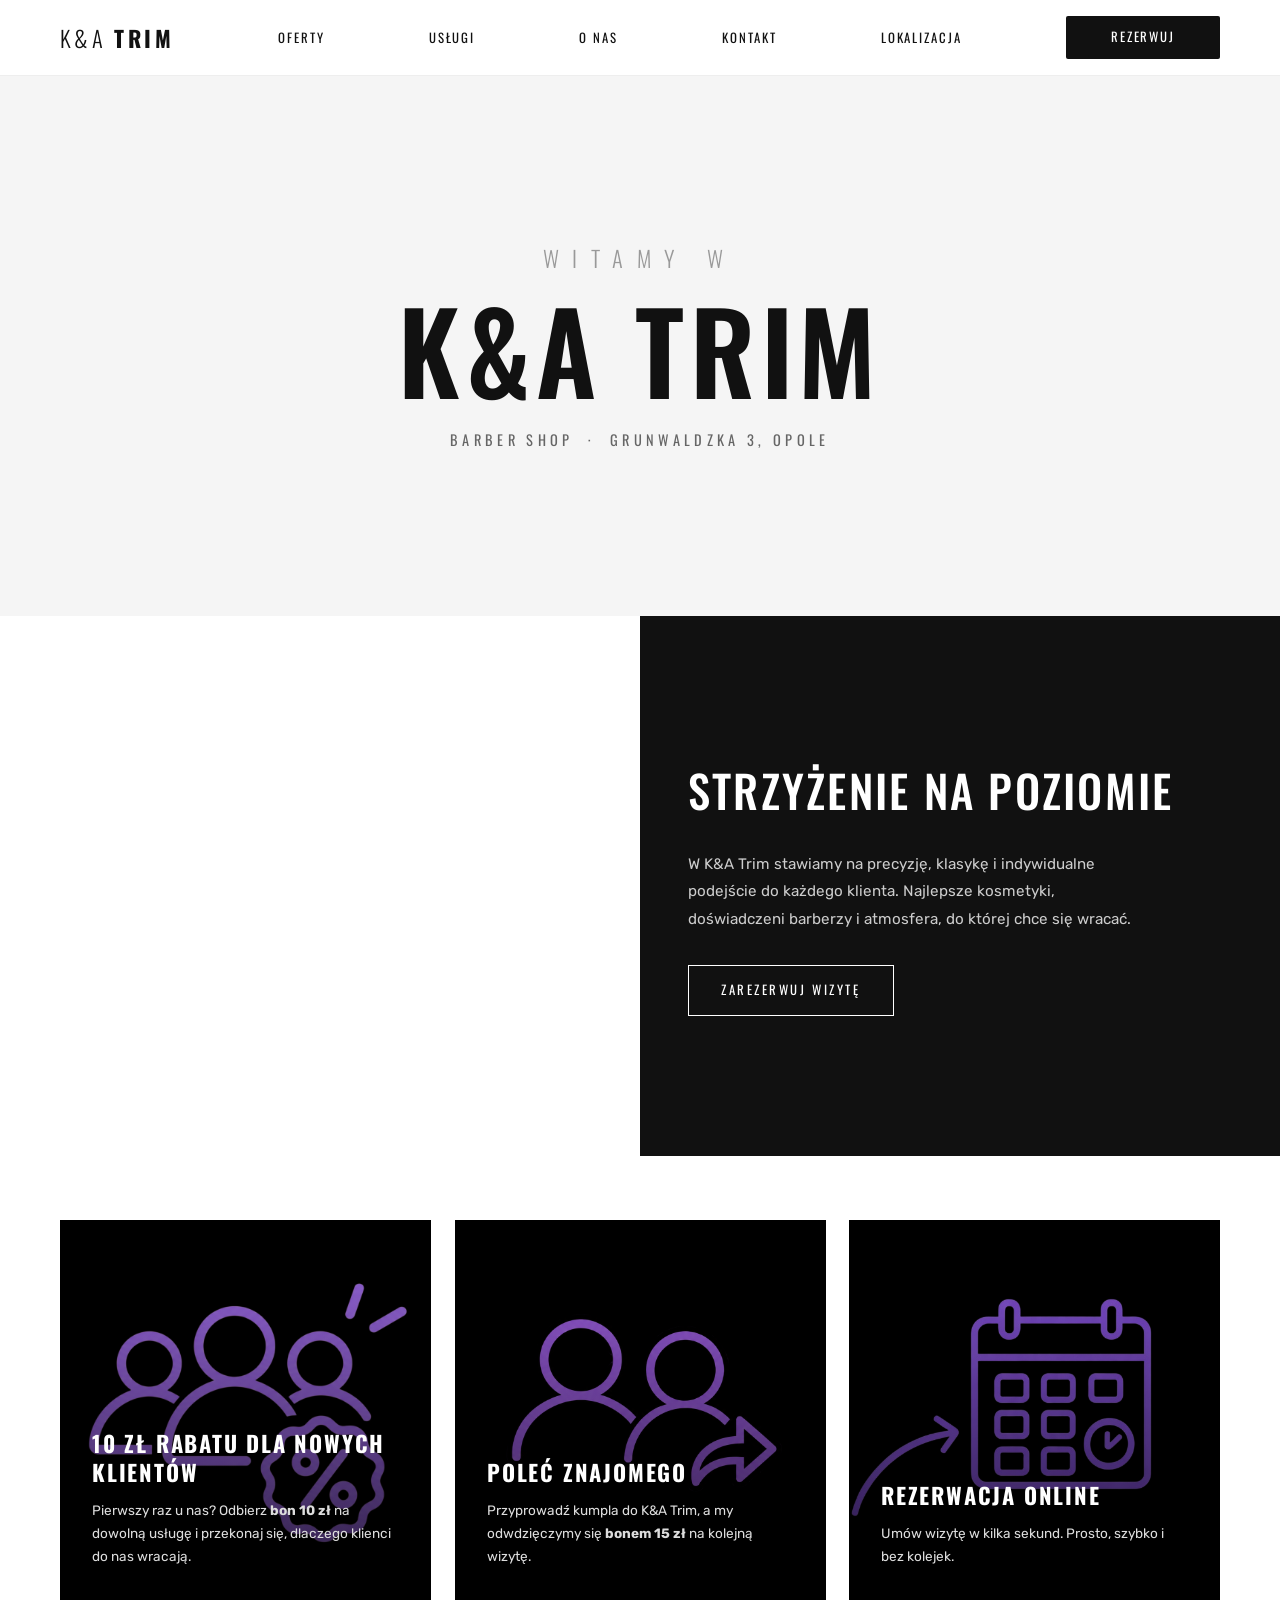
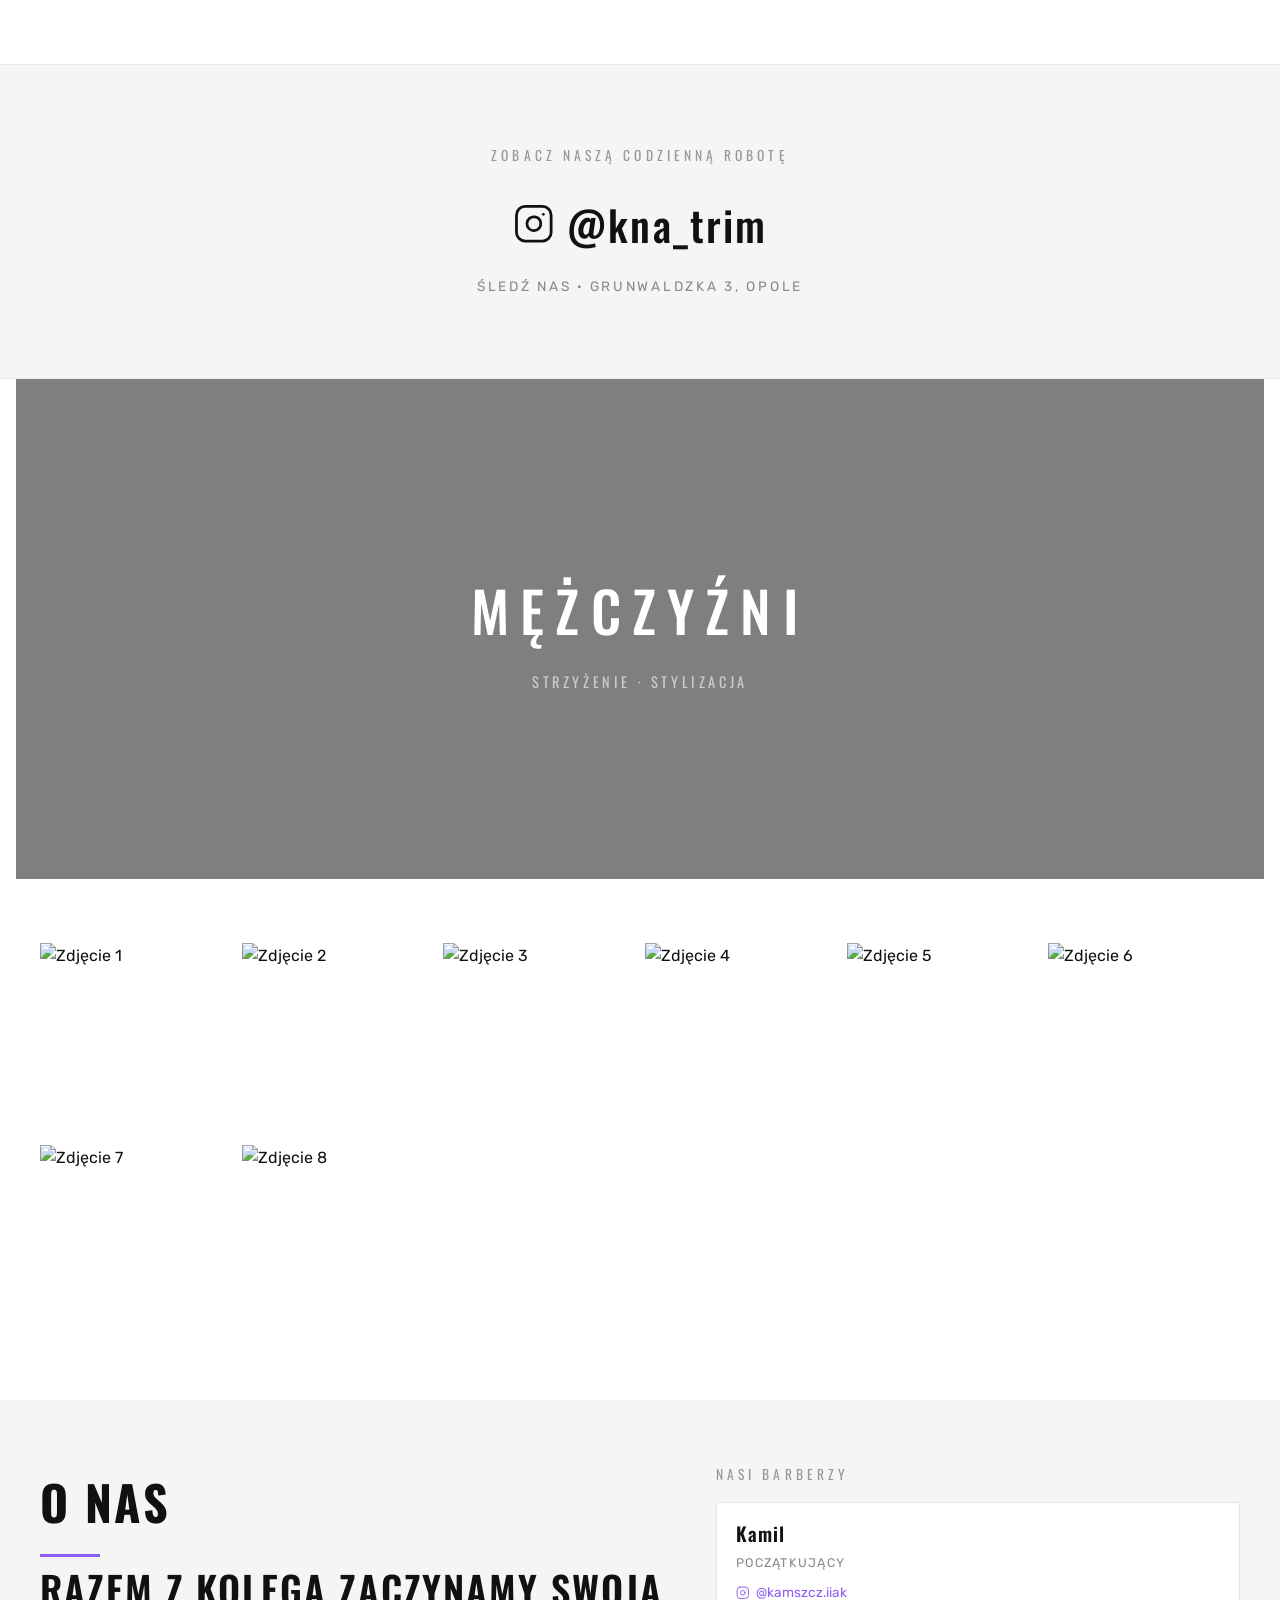
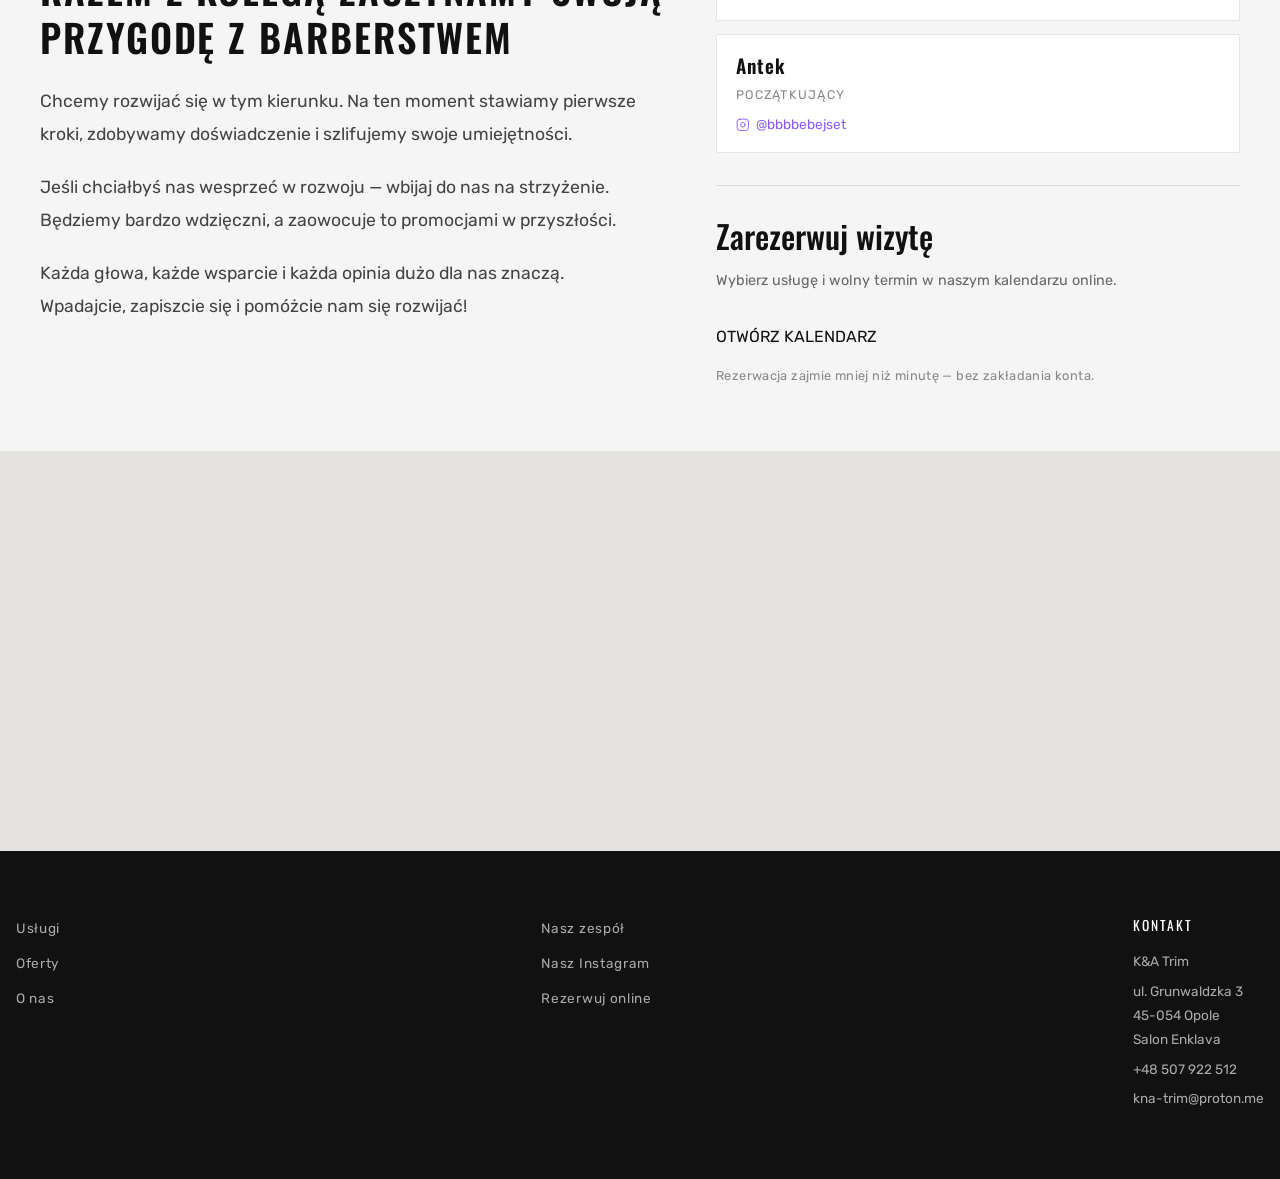
==== index.html @ fabe4ddf "Add files via upload" ====
<!DOCTYPE html>
<html lang="pl">
<head>
  <meta charset="utf-8"/>
  <title>K&amp;A Trim — Barber Shop Opole</title>
  <meta name="description" content="K&A Trim — salon barberski w Opolu. Profesjonalne strzyżenie męskie, brody, klasyczna golarka. Grunwaldzka 3, Opole."/>
  <meta content="width=device-width, initial-scale=1" name="viewport"/>
  <link rel="stylesheet" href="style.css"/>
  <link rel="preconnect" href="https://fonts.googleapis.com">
  <link rel="preconnect" href="https://fonts.gstatic.com" crossorigin>
  <link href="https://fonts.googleapis.com/css2?family=Oswald:wght@200;300;400;500;600;700&family=Rubik:ital,wght@0,300;0,400;0,500;0,600;0,700;1,500&display=swap" rel="stylesheet">
</head>
<body>

  <!-- ===== NAWIGACJA ===== -->
  <header id="nav" class="sticky-nav">
    <nav class="w-container">
      <ul role="list" class="nav-grid w-list-unstyled">
        <li class="nav-logo-item">
          <a href="#" class="nav-logo-link">
            <span class="logo-text">K&amp;A <strong>TRIM</strong></span>
          </a>
        </li>
        <li class="about"><a href="#special" class="nav-link">OFERTY</a></li>
        <li class="services"><a href="#services" class="nav-link">USŁUGI</a></li>
        <li class="reviews"><a href="#about" class="nav-link">O NAS</a></li>
        <li class="special-offers"><a href="#contact" class="nav-link">KONTAKT</a></li>
        <li class="location"><a href="#location" class="nav-link">LOKALIZACJA</a></li>
        <li class="book-online"><a href="#book" class="book-online w-button">REZERWUJ</a></li>
      </ul>
      <button class="hamburger" aria-label="Menu">
        <span></span><span></span><span></span>
      </button>
    </nav>
  </header>

  <!-- ===== HERO ===== -->
  <div class="header-and-slider">
    <h1 class="welcoime reveal-fade">WITAMY W</h1>
    <div><h1 class="to-atlas reveal-scale">K&amp;A TRIM</h1></div>
    <p class="hero-sub reveal-up delay-2">Barber Shop &nbsp;·&nbsp; Grunwaldzka 3, Opole</p>
  </div>

  <!-- ===== SEKCJA 2 ===== -->
  <div class="section">
    <div class="div-block-5 reveal-left"></div>
    <div class="div-block">
      <h1 class="headingsec2 reveal-up">STRZYŻENIE NA POZIOMIE</h1>
      <p class="paragraphsec2 reveal-up delay-1">W K&amp;A Trim stawiamy na precyzję, klasykę i indywidualne podejście do każdego klienta. Najlepsze kosmetyki, doświadczeni barberzy i atmosfera, do której chce się wracać.</p>
      <a href="#book" class="buttonsec2 w-button reveal-up delay-2">ZAREZERWUJ WIZYTĘ</a>
    </div>
  </div>

  <!-- ===== SEKCJA 3: 3 KAFLE ===== -->
  <div class="section-2" id="special">
    <div class="w-layout-grid grid">
      <div class="mask reveal-up">
        <a href="#" class="photoimagewrapper w-inline-block"></a>
        <div class="text-container">
          <h1 class="headingsec3grid1"><strong>10 ZŁ RABATU</strong> DLA NOWYCH KLIENTÓW</h1>
          <p class="paragraph-2">Pierwszy raz u nas? Odbierz <strong>bon 10 zł</strong> na dowolną usługę i przekonaj się, dlaczego klienci do nas wracają.</p>
        </div>
      </div>
      <div class="mask reveal-up delay-1">
        <a href="#" class="photoimagewrapper2 w-inline-block"></a>
        <div class="text-container">
          <h1 class="heading-4"><strong>POLEĆ</strong> ZNAJOMEGO</h1>
          <p class="paragraph-3">Przyprowadź kumpla do K&amp;A Trim, a my odwdzięczymy się <strong>bonem 15 zł</strong> na kolejną wizytę.</p>
        </div>
      </div>
      <div class="mask reveal-up delay-2">
        <a href="#" class="photoimagewrapper3 w-inline-block"></a>
        <div class="text-container">
          <h1 class="heading-3"><strong class="bold-text">REZERWACJA ONLINE</strong></h1>
          <p class="paragraph-4">Umów wizytę w kilka sekund. Prosto, szybko i bez kolejek.</p>
        </div>
      </div>
    </div>
  </div>

  <!-- ===== SEKCJA 4: INSTAGRAM ===== -->
  <div class="section-instagram">
    <div class="instagram-inner reveal-up">
      <p class="instagram-label">Zobacz naszą codzienną robotę</p>
      <a href="https://www.instagram.com/kna_trim" target="_blank" rel="noopener" class="instagram-link">
        <svg class="instagram-icon" xmlns="http://www.w3.org/2000/svg" viewBox="0 0 24 24" fill="none" stroke="currentColor" stroke-width="1.6" stroke-linecap="round" stroke-linejoin="round" aria-hidden="true">
          <rect x="2" y="2" width="20" height="20" rx="5" ry="5"></rect>
          <path d="M16 11.37A4 4 0 1 1 12.63 8 4 4 0 0 1 16 11.37z"></path>
          <line x1="17.5" y1="6.5" x2="17.51" y2="6.5"></line>
        </svg>
        <span>@kna_trim</span>
      </a>
      <p class="instagram-sub">Śledź nas · Grunwaldzka 3, Opole</p>
    </div>
  </div>

  <!-- ===== SEKCJA 5: MĘŻCZYŹNI ===== -->
  <div class="section-5" id="services">
    <div class="div-block-9 reveal-zoom">
      <h1 class="product-heading-men">MĘŻCZYŹNI</h1>
      <p class="section-5-sub">Strzyżenie · Stylizacja</p>
    </div>
  </div>

  <!-- ===== SEKCJA 6: GALERIA ===== -->
  <div class="section-6">
   <div class="w-layout-grid grid-4">
      <img src="img/1.jpg" loading="lazy" alt="Zdjęcie 1" class="animationphoto1 reveal-up"/>
      <img src="img/2.jpg" loading="lazy" alt="Zdjęcie 2" class="animationphoto2 reveal-up delay-1"/>
      <img src="img/3.jpg" loading="lazy" alt="Zdjęcie 3" class="animationphoto3 reveal-up delay-2"/>
      <img src="img/4.jpg" loading="lazy" alt="Zdjęcie 4" class="animationphoto4 reveal-up"/>
      <img src="img/5.jpg" loading="lazy" alt="Zdjęcie 5" class="animationphoto5 reveal-up delay-1"/>
      <img src="img/6.jpg" loading="lazy" alt="Zdjęcie 6" class="animationphoto6 reveal-up delay-2"/>
      <img src="img/7.jpg" loading="lazy" alt="Zdjęcie 7" class="animationphoto7 reveal-up"/>
      <img src="img/8.jpg" loading="lazy" alt="Zdjęcie 8" class="animationphoto8 reveal-up delay-1"/>
    </div>
  </div>

  <div class="section-8"></div>

  <!-- ===== SEKCJA 7: O NAS + BARBERZY + OKTIVA ===== -->
  <div class="section-7" id="about">
    <div class="div-block-11">
      <div class="w-layout-grid grid-2">

        <!-- LEWA KOLUMNA: tekst -->
        <div class="div-block-13">
          <div class="about-story reveal-up">
            <h2 class="about-main-heading">O NAS</h2>
            <h3 class="about-story-title">RAZEM Z KOLEGĄ ZACZYNAMY SWOJĄ PRZYGODĘ Z BARBERSTWEM</h3>
            <p class="about-story-text">
              Chcemy rozwijać się w tym kierunku. Na ten moment stawiamy pierwsze kroki,
              zdobywamy doświadczenie i szlifujemy swoje umiejętności.
            </p>
            <p class="about-story-text">
              Jeśli chciałbyś nas wesprzeć w rozwoju — wbijaj do nas na strzyżenie.
              Będziemy bardzo wdzięczni, a zaowocuje to promocjami w przyszłości.
            </p>
            <p class="about-story-text">
              Każda głowa, każde wsparcie i każda opinia dużo dla nas znaczą.
              Wpadajcie, zapiszcie się i pomóżcie nam się rozwijać!
            </p>
          </div>
        </div>

        <!-- PRAWA KOLUMNA: barberzy + oktiva -->
        <div class="div-block-12 reveal-right" id="book">

          <div class="barbers-block reveal-up" id="barbers">
            <p class="barbers-title">NASI BARBERZY</p>

            <!-- Kamil -->
            <a href="https://www.instagram.com/kamszcz.iiak/" target="_blank" rel="noopener" class="barber-card">
              <span class="barber-name">Kamil</span>
              <span class="barber-role">Początkujący</span>
              <span class="barber-ig">
                <svg class="instagram-icon" xmlns="http://www.w3.org/2000/svg" viewBox="0 0 24 24" fill="none" stroke="currentColor" stroke-width="1.6" stroke-linecap="round" stroke-linejoin="round" aria-hidden="true">
                  <rect x="2" y="2" width="20" height="20" rx="5" ry="5"></rect>
                  <path d="M16 11.37A4 4 0 1 1 12.63 8 4 4 0 0 1 16 11.37z"></path>
                  <line x1="17.5" y1="6.5" x2="17.51" y2="6.5"></line>
                </svg>
                @kamszcz.iiak
              </span>
            </a>

            <!-- Antek -->
            <a href="https://www.instagram.com/bbbbebejset/" target="_blank" rel="noopener" class="barber-card">
              <span class="barber-name">Antek</span>
              <span class="barber-role">Początkujący</span>
              <span class="barber-ig">
                <svg class="instagram-icon" xmlns="http://www.w3.org/2000/svg" viewBox="0 0 24 24" fill="none" stroke="currentColor" stroke-width="1.6" stroke-linecap="round" stroke-linejoin="round" aria-hidden="true">
                  <rect x="2" y="2" width="20" height="20" rx="5" ry="5"></rect>
                  <path d="M16 11.37A4 4 0 1 1 12.63 8 4 4 0 0 1 16 11.37z"></path>
                  <line x1="17.5" y1="6.5" x2="17.51" y2="6.5"></line>
                </svg>
                @bbbbebejset
              </span>
            </a>
          </div>

          <div class="oktiva-box">
            <h2 class="heading-14">Zarezerwuj wizytę</h2>
            <p class="paragraph-5">Wybierz usługę i wolny termin w naszym kalendarzu online.</p>
            <a href="https://oktiva.com/" target="_blank" rel="noopener" class="submit-button w-button oktiva-btn">
              OTWÓRZ KALENDARZ 
            </a>
            <p class="oktiva-note">Rezerwacja zajmie mniej niż minutę — bez zakładania konta.</p>
          </div>

        </div>

      </div>
    </div>
  </div>

  <!-- MAP -->
  <div class="map reveal-fade" id="location">
    <iframe
      src="https://www.google.com/maps?q=Grunwaldzka+3,+45-054+Opole&output=embed&hl=pl&z=16"
      width="100%" height="100%" style="border:0;" allowfullscreen="" loading="lazy"
      referrerpolicy="no-referrer-when-downgrade"
      title="K&A Trim — Grunwaldzka 3, Opole">
    </iframe>
  </div>

  <!-- stopka  -->
  <footer id="footer" class="footer">
         <div class="footer-flex-container">
        <div><ul role="list" class="w-list-unstyled">
          <li><a href="#services" class="footer-link">Usługi</a></li>
          <li><a href="#special" class="footer-link">Oferty</a></li>
          <li><a href="#about" class="footer-link">O nas</a></li>
        </ul></div>
        <div><ul role="list" class="w-list-unstyled">
          <li><a href="#barbers" class="footer-link">Nasz zespół</a></li>
          <li><a href="https://www.instagram.com/kna_trim" class="footer-link">Nasz Instagram</a></li>
          <li><a href="#book" class="footer-link">Rezerwuj online</a></li>
        </ul></div>

        <!-- dane kontaktowe -->
        <div class="footer-contact" id="contact">
          <p class="footer-contact-title">Kontakt</p>
          <p class="footer-contact-line">K&amp;A Trim</p>
          <p class="footer-contact-line">ul. Grunwaldzka 3<br/>45-054 Opole<br/>Salon Enklava</p>
          <p class="footer-contact-line"><a href="tel:+48123456789">+48 507 922 512</a></p>
          <p class="footer-contact-line"><a href="mailto:kna-trim@proton.me">kna-trim@proton.me</a></p>
        </div>
      </div>
  </footer>

  <script src="script.js"></script>
</body>
</html>
---- style.css ----
/* ============================================================
   K&A TRIM — style.css
   ============================================================ */

/* ===== RESET & BAZA ===== */
* { margin: 0; padding: 0; box-sizing: border-box; }
html { scroll-behavior: smooth; }
body {
  font-family: 'Rubik', sans-serif;
  color: #111;
  background: #fff;
  line-height: 1.6;
  overflow-x: hidden;
}
img { max-width: 100%; display: block; }
a { color: inherit; text-decoration: none; }
ul { list-style: none; }
.w-list-unstyled { list-style: none; padding-left: 0; }
.w-container { max-width: 1200px; margin: 0 auto; padding: 0 20px; width: 100%; }

/* ===== ZMIENNE ===== */
:root {
  --accent: #8b5cf6;        /* fiolet */
  --accent-dark: #6d28d9;   /* ciemniejszy fiolet (hover) */
  --dark: #111;
  --gray: #888;
  --light-bg: #f5f5f5;
}

/* ===== LOGO ===== */
.logo-text {
  font-family: 'Oswald', sans-serif;
  font-size: 1.4rem;
  letter-spacing: 0.15em;
  font-weight: 300;
  color: var(--dark);
}
.logo-text strong { font-weight: 700; }

/* ===== ANIMACJE SCROLL-REVEAL ===== */
.reveal-fade, .reveal-up, .reveal-left,
.reveal-right, .reveal-scale, .reveal-zoom {
  opacity: 0;
  transition: opacity 0.9s cubic-bezier(0.22, 1, 0.36, 1),
              transform 0.9s cubic-bezier(0.22, 1, 0.36, 1);
  will-change: opacity, transform;
}
.reveal-up    { transform: translateY(50px); }
.reveal-left  { transform: translateX(-60px); }
.reveal-right { transform: translateX(60px); }
.reveal-scale { transform: scale(0.85); }
.reveal-zoom  { transform: scale(0.92); }

.reveal-fade.in, .reveal-up.in, .reveal-left.in,
.reveal-right.in, .reveal-scale.in, .reveal-zoom.in {
  opacity: 1;
  transform: none;
}
.delay-1 { transition-delay: 0.15s; }
.delay-2 { transition-delay: 0.3s; }
.delay-3 { transition-delay: 0.45s; }
.delay-4 { transition-delay: 0.6s; }

/* ===== NAWIGACJA ===== */
.sticky-nav {
  position: sticky;
  top: 0;
  z-index: 1000;
  background: rgba(255,255,255,0.95);
  backdrop-filter: blur(10px);
  border-bottom: 1px solid #eee;
  transition: box-shadow 0.3s;
}
.sticky-nav.scrolled { box-shadow: 0 4px 20px rgba(0,0,0,0.06); }
.nav-grid {
  display: flex;
  align-items: center;
  justify-content: space-between;
  gap: 1.5rem;
  padding: 1rem 0;
  flex-wrap: wrap;
}
.nav-link {
  font-family: 'Oswald', sans-serif;
  font-size: 0.8rem;
  letter-spacing: 0.15em;
  text-transform: uppercase;
  color: var(--dark);
  position: relative;
}
.nav-link::after {
  content: "";
  position: absolute;
  bottom: -6px;
  left: 0;
  width: 0;
  height: 1px;
  background: var(--dark);
  transition: width 0.3s;
}
.nav-link:hover::after { width: 100%; }
.book-online {
  font-family: 'Oswald', sans-serif;
  font-size: 0.8rem;
  letter-spacing: 0.15em;
  text-transform: uppercase;
  padding: 0.7rem 1.4rem;
  background: var(--dark);
  color: #fff;
  border-radius: 2px;
  transition: background 0.2s, transform 0.2s;
}
.book-online:hover { background: #444; transform: translateY(-2px); }
.hamburger {
  display: none;
  flex-direction: column;
  gap: 5px;
  background: none;
  border: none;
  cursor: pointer;
}
.hamburger span {
  width: 26px;
  height: 2px;
  background: var(--dark);
  transition: 0.3s;
}

/* ===== HERO ===== */
.header-and-slider {
  min-height: 60vh;
  display: flex;
  flex-direction: column;
  align-items: center;
  justify-content: center;
  text-align: center;
  padding: 4rem 1rem;
  background: var(--light-bg);
  overflow: hidden;
}
.welcoime {
  font-family: 'Oswald', sans-serif;
  font-size: clamp(1rem, 2vw, 1.4rem);
  letter-spacing: 0.6em;
  font-weight: 300;
  color: #999;
  margin-bottom: 1rem;
}
.to-atlas {
  font-family: 'Oswald', sans-serif;
  font-size: clamp(3rem, 10vw, 7rem);
  font-weight: 600;
  letter-spacing: 0.05em;
  line-height: 1;
}
.hero-sub {
  margin-top: 1.5rem;
  font-family: 'Oswald', sans-serif;
  font-size: 0.9rem;
  letter-spacing: 0.3em;
  text-transform: uppercase;
  color: #666;
}

/* ===== SEKCJA 2: STRZYŻENIE NA POZIOMIE ===== */
.section {
  display: grid;
  grid-template-columns: 1fr 1fr;
  align-items: stretch;
  min-height: 60vh;
  overflow: hidden;
}
.div-block-5 {
  background: url('https://images.unsplash.com/photo-1560066984-138dadb4c035?q=80&w=1200&auto=format&fit=crop') center/cover no-repeat;
  transition: transform 6s ease-out;
}
.div-block-5.in { transform: scale(1.05); }
.div-block {
  display: flex;
  flex-direction: column;
  justify-content: center;
  padding: 4rem 3rem;
  background: var(--dark);
  color: #fff;
}
.headingsec2 {
  font-family: 'Oswald', sans-serif;
  font-size: clamp(1.8rem, 3.5vw, 3rem);
  font-weight: 500;
  letter-spacing: 0.05em;
  margin-bottom: 1.5rem;
}
.paragraphsec2 {
  font-size: 0.95rem;
  color: #ccc;
  margin-bottom: 2rem;
  max-width: 460px;
  line-height: 1.8;
}
.buttonsec2 {
  align-self: flex-start;
  font-family: 'Oswald', sans-serif;
  font-size: 0.8rem;
  letter-spacing: 0.2em;
  text-transform: uppercase;
  padding: 0.9rem 2rem;
  border: 1px solid #fff;
  color: #fff;
  transition: background 0.3s, color 0.3s, transform 0.3s;
}
.buttonsec2:hover { background: #fff; color: var(--dark); transform: translateY(-2px); }

/* ===== SEKCJA 3: 3 KAFLE ===== */
.section-2 { padding: 4rem 0; }
.grid {
  display: grid;
  grid-template-columns: repeat(3, 1fr);
  gap: 1.5rem;
  max-width: 1200px;
  margin: 0 auto;
  padding: 0 20px;
}
.mask {
  position: relative;
  overflow: hidden;
  min-height: 380px;
  display: flex;
  flex-direction: column;
  justify-content: flex-end;
}
.photoimagewrapper, .photoimagewrapper2, .photoimagewrapper3 {
  position: absolute;
  inset: 0;
  background-size: cover;
  background-position: center;
  transition: transform 0.8s cubic-bezier(0.22, 1, 0.36, 1);
}
.photoimagewrapper { background-image: url('img/nowi.png'); }
.photoimagewrapper2 { background-image: url('img/polec.png'); }
.photoimagewrapper3 { background-image: url('img/kalendarz.png'); }

.mask:hover .photoimagewrapper,
.mask:hover .photoimagewrapper2,
.mask:hover .photoimagewrapper3 { transform: scale(1.1); }
.mask::after {
  content: "";
  position: absolute;
  inset: 0;
  background: linear-gradient(180deg, rgba(0,0,0,0.1) 0%, rgba(0,0,0,0.75) 100%);
  transition: opacity 0.4s;
}
.mask:hover::after { opacity: 0.85; }
.text-container {
  position: relative;
  z-index: 2;
  padding: 2rem;
  color: #fff;
}
.text-container h1 {
  font-family: 'Oswald', sans-serif;
  font-size: 1.4rem;
  letter-spacing: 0.08em;
  margin-bottom: 0.8rem;
  line-height: 1.3;
}
.text-container p { font-size: 0.85rem; color: #ddd; line-height: 1.7; }

/* ===== SEKCJA INSTAGRAM ===== */
.section-instagram {
  background: var(--light-bg);
  padding: 5rem 1rem;
  text-align: center;
  border-top: 1px solid #e8e8e8;
  border-bottom: 1px solid #e8e8e8;
}
.instagram-inner { max-width: 600px; margin: 0 auto; }
.instagram-label {
  font-family: 'Oswald', sans-serif;
  font-size: 0.85rem;
  letter-spacing: 0.3em;
  text-transform: uppercase;
  color: #999;
  margin-bottom: 1.5rem;
}
.instagram-link {
  display: inline-flex;
  align-items: center;
  gap: 0.8rem;
  font-family: 'Oswald', sans-serif;
  font-size: clamp(1.6rem, 4vw, 2.6rem);
  font-weight: 500;
  letter-spacing: 0.05em;
  color: var(--dark);
  transition: color 0.3s, transform 0.3s;
}
.instagram-link:hover { color: var(--accent); transform: translateY(-3px); }
.instagram-icon { width: 1em; height: 1em; flex-shrink: 0; }
.instagram-sub {
  margin-top: 1.2rem;
  font-size: 0.85rem;
  letter-spacing: 0.2em;
  text-transform: uppercase;
  color: var(--gray);
}

/* ===== SEKCJA 5: MĘŻCZYŹNI ===== */
.section-5 {
  display: grid;
  grid-template-columns: 1fr;
  gap: 1rem;
  padding: 0 1rem 4rem;
}
.div-block-9 {
  min-height: 500px;
  display: flex;
  flex-direction: column;
  align-items: center;
  justify-content: center;
  background-image: url('https://images.unsplash.com/photo-1503951914875-452162b0f3f1?q=80&w=1600&auto=format&fit=crop');
  background-size: cover;
  background-position: center;
  position: relative;
  cursor: pointer;
  overflow: hidden;
}
.div-block-9::before {
  content: "";
  position: absolute;
  inset: 0;
  background: rgba(0,0,0,0.5);
  transition: background 0.4s;
}
.div-block-9:hover::before { background: rgba(0,0,0,0.3); }
.product-heading-men {
  position: relative;
  z-index: 2;
  font-family: 'Oswald', sans-serif;
  font-size: clamp(2rem, 5vw, 3.5rem);
  letter-spacing: 0.2em;
  color: #fff;
  font-weight: 500;
  transition: letter-spacing 0.5s;
}
.div-block-9:hover .product-heading-men { letter-spacing: 0.3em; }
.section-5-sub {
  position: relative;
  z-index: 2;
  color: #ccc;
  font-family: 'Oswald', sans-serif;
  font-size: 0.9rem;
  letter-spacing: 0.25em;
  text-transform: uppercase;
  margin-top: 1rem;
}

/* ===== SEKCJA 6: GALERIA ===== */
.section-6 { padding: 0 1rem; }
.grid-4 {
  display: grid;
  grid-template-columns: repeat(6, 1fr);
  gap: 10px;
  max-width: 1200px;
  margin: 0 auto;
}
.grid-4 img {
  width: 100%;
  height: 100%;
  object-fit: cover;
  aspect-ratio: 1 / 1;
  transition: transform 0.6s cubic-bezier(0.22, 1, 0.36, 1), filter 0.4s;
}
.grid-4 img:hover { transform: scale(1.08); filter: brightness(1.1); }

/* ===== SEKCJA 7: O NAS + BARBERZY + OKTIVA ===== */
.section-8 { height: 4rem; }
.section-7 { background: var(--light-bg); padding: 4rem 1rem; }
.div-block-11 { max-width: 1200px; margin: 0 auto; }

/* Główna siatka: tekst lewo, barberzy + oktiva prawo */
.section-7 .grid-2 {
  display: grid;
  grid-template-columns: 1.2fr 1fr;
  gap: 3rem;
  align-items: start;
}

/* Nagłówek "O NAS" */
.about-main-heading {
  font-family: 'Oswald', sans-serif;
  font-size: clamp(2rem, 4vw, 3rem);
  font-weight: 700;
  letter-spacing: 0.05em;
  text-transform: uppercase;
  color: var(--dark);
  margin-bottom: 0.5rem;
  position: relative;
  padding-bottom: 1rem;
  word-spacing: normal;
  text-align: left;
}
.about-main-heading::after {
  content: "";
  position: absolute;
  bottom: 0;
  left: 0;
  width: 60px;
  height: 3px;
  background: var(--accent);
}

/* Historia */
.about-story { margin-bottom: 2rem; }
.about-story-title {
  font-family: 'Oswald', sans-serif;
  font-size: clamp(1.6rem, 3vw, 2.4rem);
  font-weight: 600;
  letter-spacing: 0.05em;
  line-height: 1.25;
  color: var(--dark);
  margin-bottom: 1.5rem;
}
.about-story-text {
  font-size: 1.1rem;
  line-height: 1.9;
  color: #444;
  margin-bottom: 1.2rem;
  max-width: 600px;
}

/* Barberzy */
.barbers-block { margin-top: 0; }
.barbers-title {
  font-family: 'Oswald', sans-serif;
  font-size: 0.85rem;
  letter-spacing: 0.3em;
  text-transform: uppercase;
  color: #999;
  margin-bottom: 1rem;
}
.barber-card {
  display: flex;
  flex-direction: column;
  padding: 1rem 1.2rem;
  margin-bottom: 0.8rem;
  background: #fff;
  border: 1px solid #e5e5e5;
  border-radius: 2px;
  transition: border-color 0.3s, transform 0.3s, box-shadow 0.3s;
}
.barber-card:hover {
  border-color: var(--accent);
  transform: translateY(-2px);
  box-shadow: 0 6px 18px rgba(0,0,0,0.06);
}
.barber-name {
  font-family: 'Oswald', sans-serif;
  font-size: 1.2rem;
  font-weight: 600;
  letter-spacing: 0.05em;
  color: var(--dark);
}
.barber-role {
  font-size: 0.78rem;
  color: var(--gray);
  letter-spacing: 0.1em;
  text-transform: uppercase;
  margin: 0.2rem 0 0.6rem;
}
.barber-ig {
  display: inline-flex;
  align-items: center;
  gap: 0.4rem;
  font-size: 0.85rem;
  color: var(--accent);
  transition: color 0.2s;
}
.barber-card:hover .barber-ig { color: var(--accent-dark); }
.barber-ig .instagram-icon { width: 1em; height: 1em; }

/* Oktiva */
.oktiva-box {
  margin-top: 2rem;
  padding-top: 1.5rem;
  border-top: 1px solid #ddd;
}
.heading-14 {
  font-family: 'Oswald', sans-serif;
  font-size: 2rem;
  margin-bottom: 0.5rem;
  font-weight: 500;
}
.paragraph-5 {
  font-size: 0.9rem;
  color: #666;
  margin-bottom: 1.5rem;
}
.oktiva-btn {
  display: inline-block;
  text-align: center;
  margin-top: 0.5rem;
}
.oktiva-note {
  margin-top: 1rem;
  font-size: 0.8rem;
  color: var(--gray);
  letter-spacing: 0.03em;
}

/* ===== MAPA ===== */
.map { width: 100%; height: 400px; background: #e5e3df; }
.map iframe { display: block; width: 100%; height: 100%; }

/* ===== STOPKA ===== */
.footer {
  background: var(--dark);
  color: #ccc;
  padding: 4rem 1rem 2rem;
}
.footer-flex-container {
  display: flex;
  flex-wrap: wrap;
  justify-content: space-between;
  align-items: flex-start;
  gap: 2rem;
  margin-bottom: 2rem;
}
.footer-link {
  font-size: 0.85rem;
  color: #aaa;
  letter-spacing: 0.05em;
  transition: color 0.2s;
}
.footer-link:hover { color: #fff; }
.footer .w-list-unstyled li { margin-bottom: 0.6rem; }
.footer-bottom {
  display: flex;
  flex-wrap: wrap;
  justify-content: space-between;
  gap: 0.5rem;
  border-top: 1px solid #222;
  padding-top: 1.5rem;
  font-size: 0.8rem;
  color: #777;
}

/* ===== STOPKA — DANE KONTAKTOWE ===== */
.footer-contact {
  max-width: 240px;
}
.footer-contact-title {
  font-family: 'Oswald', sans-serif;
  font-size: 0.85rem;
  letter-spacing: 0.15em;
  text-transform: uppercase;
  color: #fff;
  margin-bottom: 0.8rem;
}
.footer-contact-line {
  font-size: 0.85rem;
  line-height: 1.8;
  color: #aaa;
  margin-bottom: 0.3rem;
}
.footer-contact-line a {
  color: #aaa;
  transition: color 0.2s;
}
.footer-contact-line a:hover {
  color: var(--accent);
}

/* ===== RESPONSIVE ===== */
@media (max-width: 900px) {
  .section { grid-template-columns: 1fr; }
  .div-block-5 { min-height: 300px; }
  .grid { grid-template-columns: 1fr; }
  .section-7 .grid-2 { grid-template-columns: 1fr; gap: 2rem; }
  .grid-4 { grid-template-columns: repeat(3, 1fr); }
  .nav-grid { gap: 1rem; }
  .nav-link { font-size: 0.7rem; }
  .div-block-9 { min-height: 380px; }
}

@media (max-width: 700px) {
  .nav-grid li:not(.nav-logo-item):not(.book-online) { display: none; }
  .hamburger { display: flex; }
  .nav-grid.nav-open {
    position: fixed;
    top: 0; left: 0; right: 0; bottom: 0;
    background: #fff;
    flex-direction: column;
    justify-content: center;
    padding: 2rem;
    z-index: 1100;
  }
  .nav-grid.nav-open li:not(.nav-logo-item) { display: block; }
  .nav-grid.nav-open .hamburger { position: absolute; top: 1rem; right: 1rem; }
  .background-video { height: 40vh; }
  .grid-4 { grid-template-columns: repeat(2, 1fr); }
}
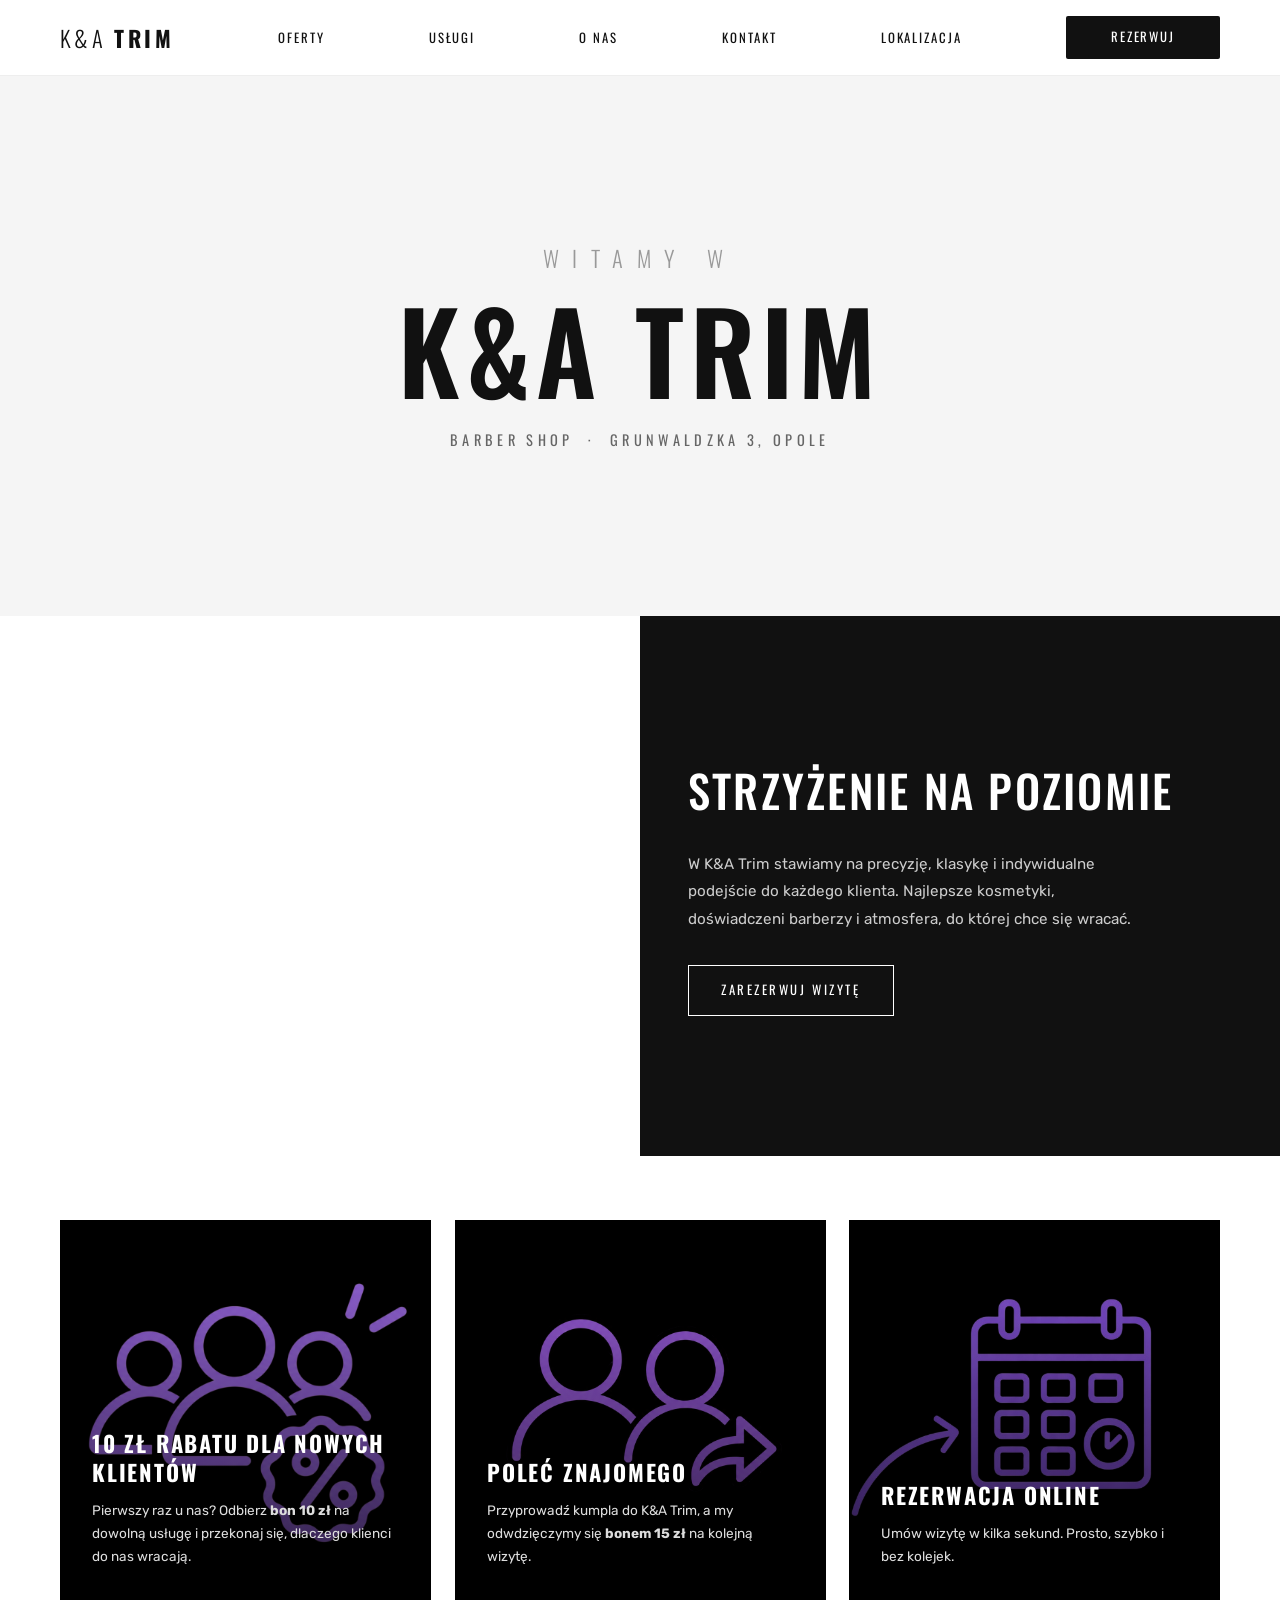
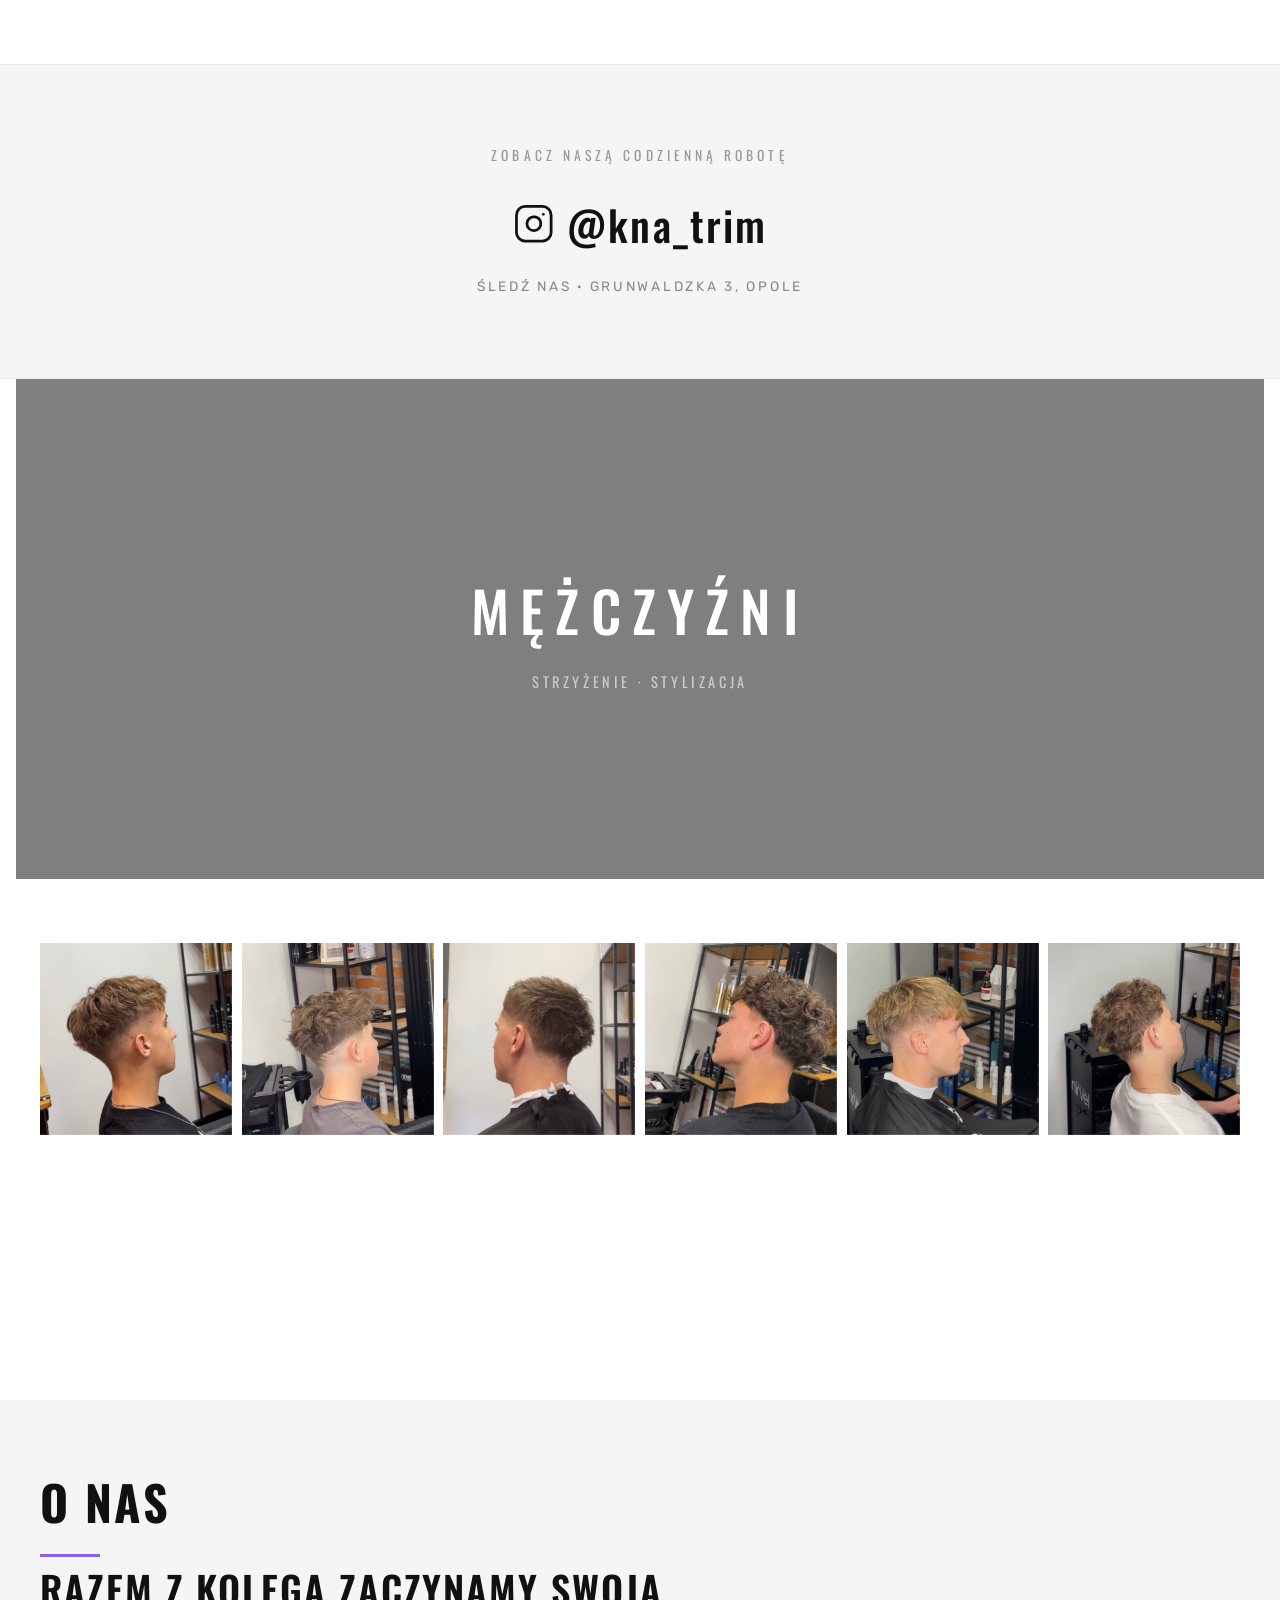
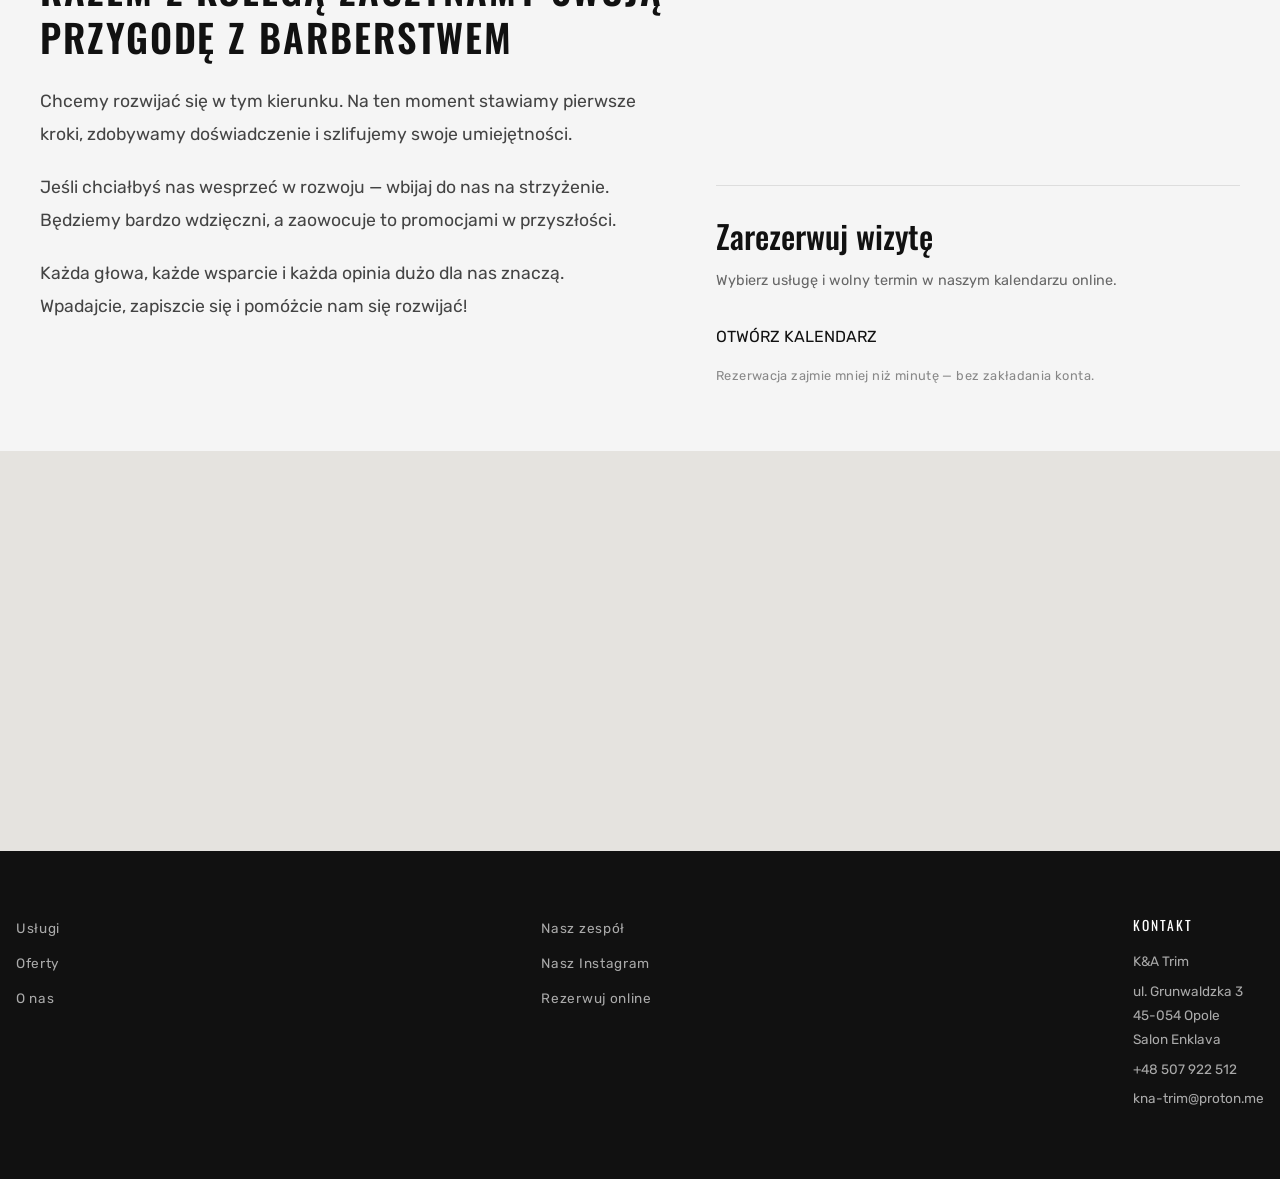
==== commit bcda73d1: "Add files via upload" ====
--- a/index.html
+++ b/index.html
@@ -105,14 +105,14 @@
   <!-- ===== SEKCJA 6: GALERIA ===== -->
   <div class="section-6">
    <div class="w-layout-grid grid-4">
-      <img src="img/1.jpg" loading="lazy" alt="Zdjęcie 1" class="animationphoto1 reveal-up"/>
-      <img src="img/2.jpg" loading="lazy" alt="Zdjęcie 2" class="animationphoto2 reveal-up delay-1"/>
-      <img src="img/3.jpg" loading="lazy" alt="Zdjęcie 3" class="animationphoto3 reveal-up delay-2"/>
-      <img src="img/4.jpg" loading="lazy" alt="Zdjęcie 4" class="animationphoto4 reveal-up"/>
-      <img src="img/5.jpg" loading="lazy" alt="Zdjęcie 5" class="animationphoto5 reveal-up delay-1"/>
-      <img src="img/6.jpg" loading="lazy" alt="Zdjęcie 6" class="animationphoto6 reveal-up delay-2"/>
-      <img src="img/7.jpg" loading="lazy" alt="Zdjęcie 7" class="animationphoto7 reveal-up"/>
-      <img src="img/8.jpg" loading="lazy" alt="Zdjęcie 8" class="animationphoto8 reveal-up delay-1"/>
+      <img src="img/1.JPG" loading="lazy" alt="Zdjęcie 1" class="animationphoto1 reveal-up"/>
+      <img src="img/2.JPG" loading="lazy" alt="Zdjęcie 2" class="animationphoto2 reveal-up delay-1"/>
+      <img src="img/3.JPG" loading="lazy" alt="Zdjęcie 3" class="animationphoto3 reveal-up delay-2"/>
+      <img src="img/4.JPG" loading="lazy" alt="Zdjęcie 4" class="animationphoto4 reveal-up"/>
+      <img src="img/5.JPG" loading="lazy" alt="Zdjęcie 5" class="animationphoto5 reveal-up delay-1"/>
+      <img src="img/6.JPG" loading="lazy" alt="Zdjęcie 6" class="animationphoto6 reveal-up delay-2"/>
+      <img src="img/7.JPG" loading="lazy" alt="Zdjęcie 7" class="animationphoto7 reveal-up"/>
+      <img src="img/8.JPG" loading="lazy" alt="Zdjęcie 8" class="animationphoto8 reveal-up delay-1"/>
     </div>
   </div>
 
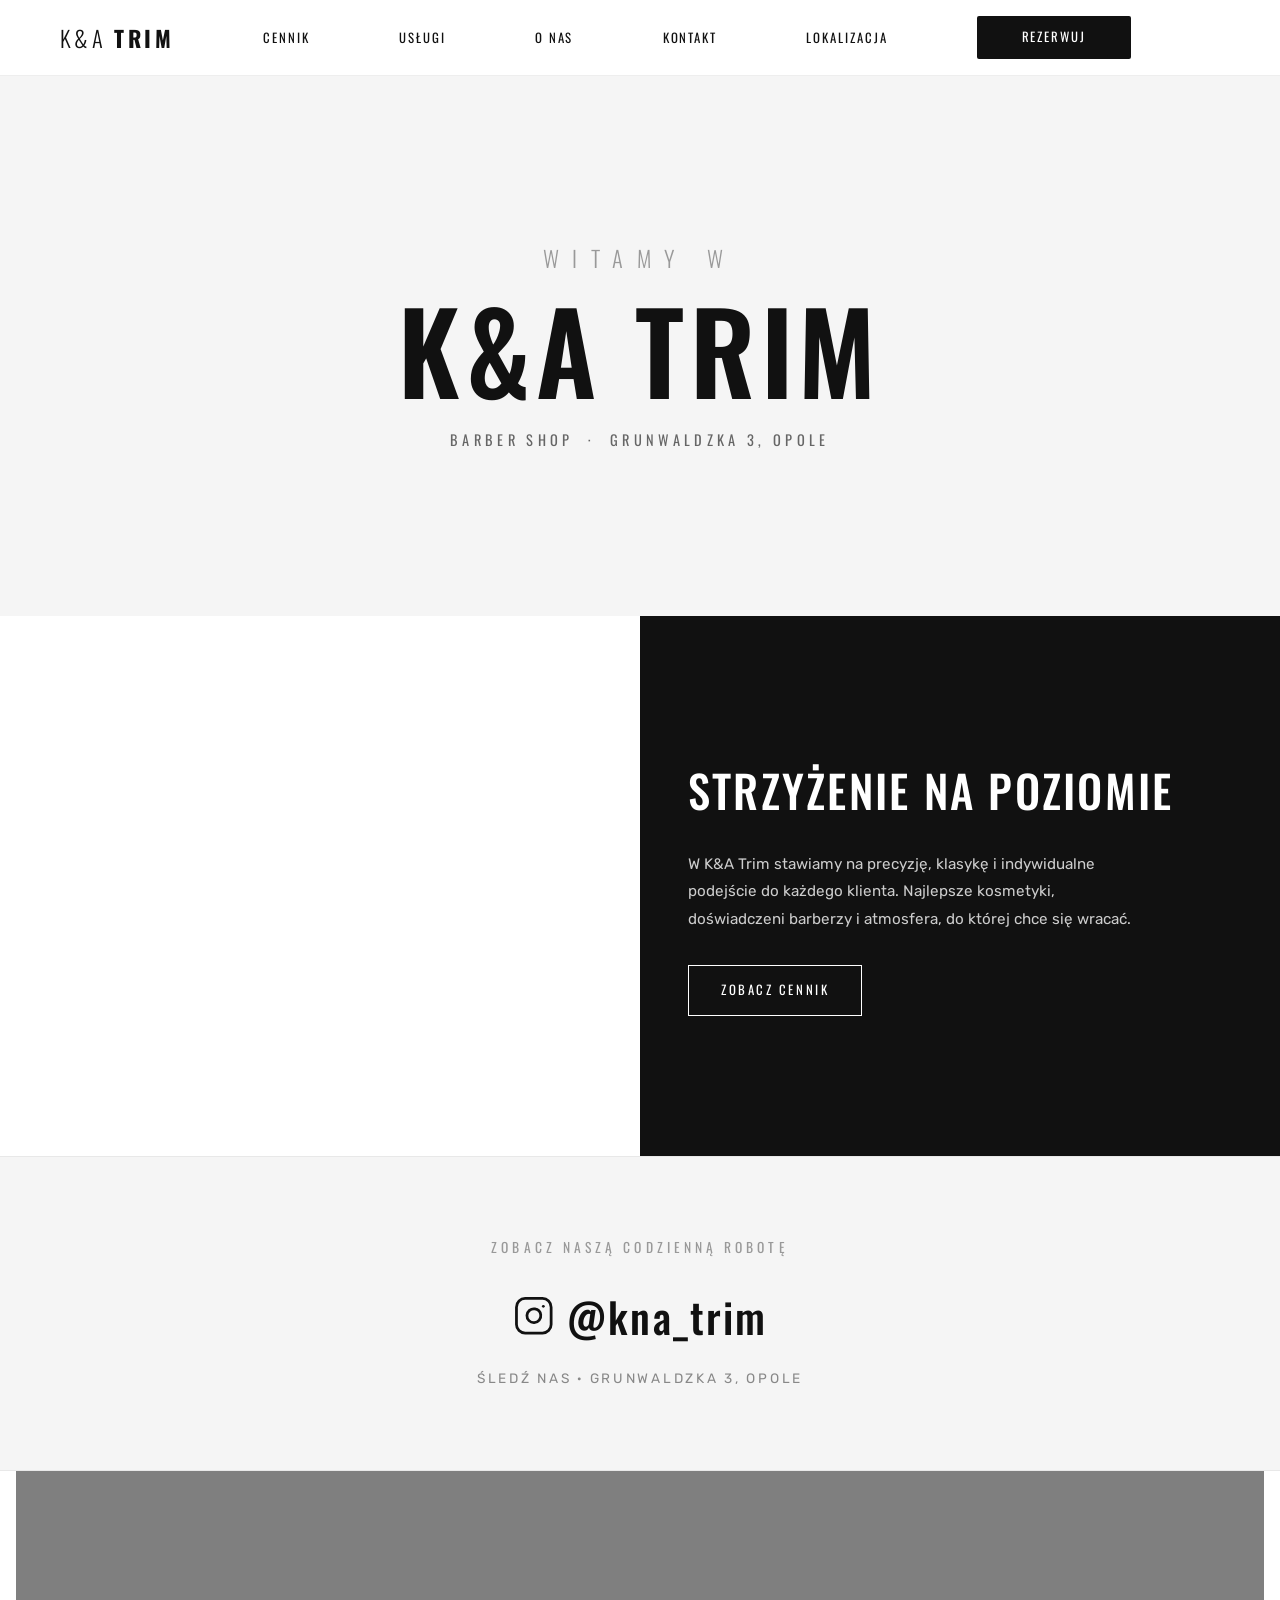
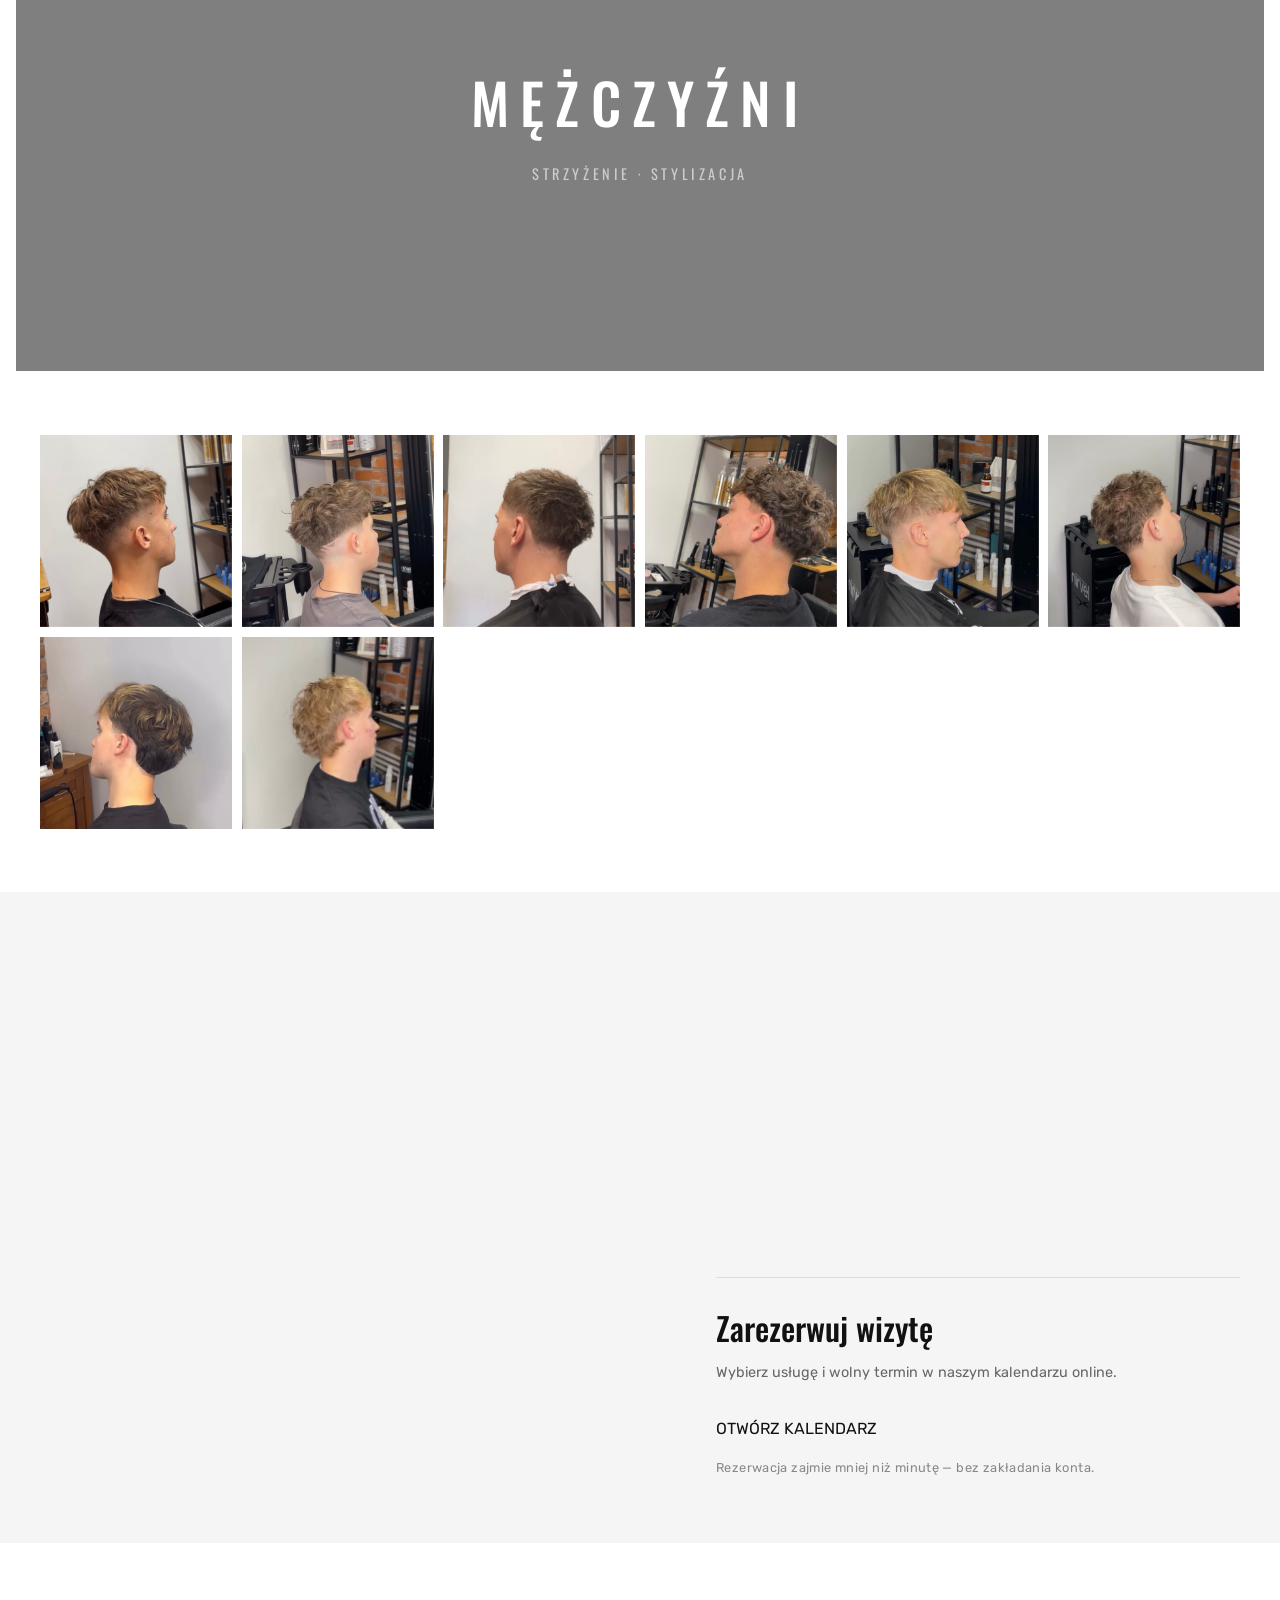
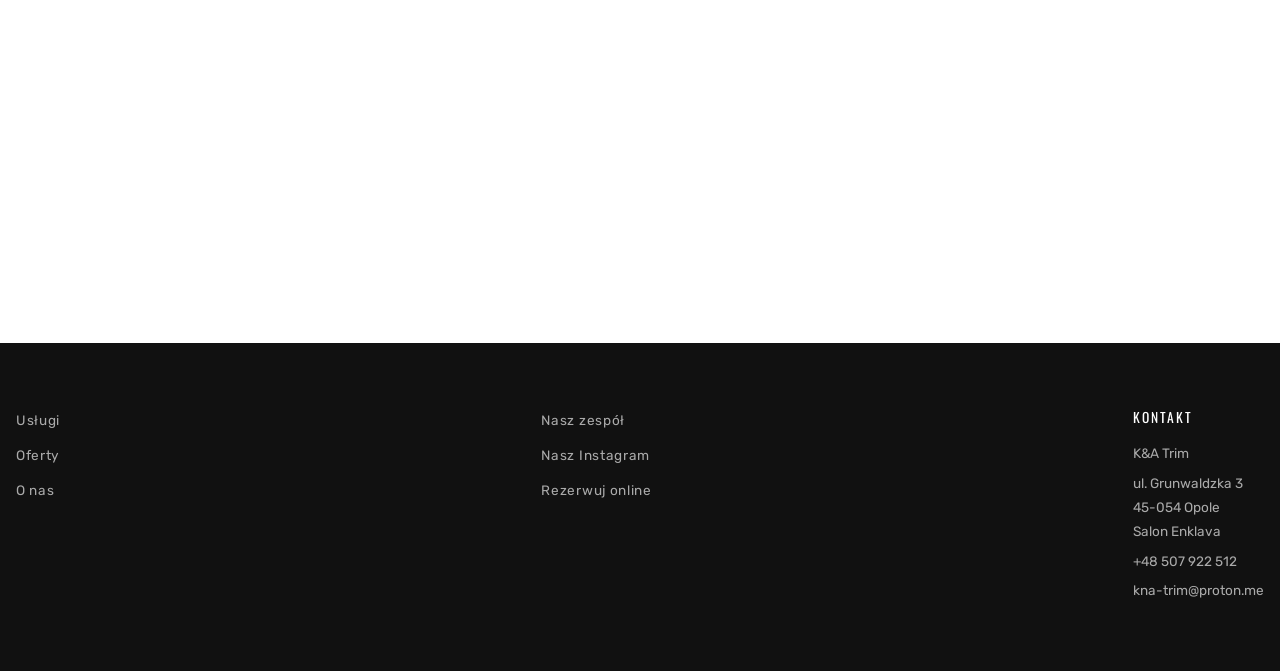
==== commit a23229a4: "Add files via upload" ====
--- a/index.html
+++ b/index.html
@@ -17,20 +17,22 @@
     <nav class="w-container">
       <ul role="list" class="nav-grid w-list-unstyled">
         <li class="nav-logo-item">
-          <a href="#" class="nav-logo-link">
+          <a href="https://knatrim.github.io" class="nav-logo-link">
             <span class="logo-text">K&amp;A <strong>TRIM</strong></span>
           </a>
         </li>
-        <li class="about"><a href="#special" class="nav-link">OFERTY</a></li>
+        <li class="about"><a href="cennik.html" class="nav-link">CENNIK</a></li>
         <li class="services"><a href="#services" class="nav-link">USŁUGI</a></li>
         <li class="reviews"><a href="#about" class="nav-link">O NAS</a></li>
         <li class="special-offers"><a href="#contact" class="nav-link">KONTAKT</a></li>
         <li class="location"><a href="#location" class="nav-link">LOKALIZACJA</a></li>
-        <li class="book-online"><a href="#book" class="book-online w-button">REZERWUJ</a></li>
+        <li class="book-online"><a href="https://www.instagram.com/kna_trim" class="book-online w-button">REZERWUJ</a></li>
+        <li class="hamburger-item">
+          <button class="hamburger" aria-label="Menu">
+            <span></span><span></span><span></span>
+          </button>
+        </li>
       </ul>
-      <button class="hamburger" aria-label="Menu">
-        <span></span><span></span><span></span>
-      </button>
     </nav>
   </header>
 
@@ -47,34 +49,7 @@
     <div class="div-block">
       <h1 class="headingsec2 reveal-up">STRZYŻENIE NA POZIOMIE</h1>
       <p class="paragraphsec2 reveal-up delay-1">W K&amp;A Trim stawiamy na precyzję, klasykę i indywidualne podejście do każdego klienta. Najlepsze kosmetyki, doświadczeni barberzy i atmosfera, do której chce się wracać.</p>
-      <a href="#book" class="buttonsec2 w-button reveal-up delay-2">ZAREZERWUJ WIZYTĘ</a>
-    </div>
-  </div>
-
-  <!-- ===== SEKCJA 3: 3 KAFLE ===== -->
-  <div class="section-2" id="special">
-    <div class="w-layout-grid grid">
-      <div class="mask reveal-up">
-        <a href="#" class="photoimagewrapper w-inline-block"></a>
-        <div class="text-container">
-          <h1 class="headingsec3grid1"><strong>10 ZŁ RABATU</strong> DLA NOWYCH KLIENTÓW</h1>
-          <p class="paragraph-2">Pierwszy raz u nas? Odbierz <strong>bon 10 zł</strong> na dowolną usługę i przekonaj się, dlaczego klienci do nas wracają.</p>
-        </div>
-      </div>
-      <div class="mask reveal-up delay-1">
-        <a href="#" class="photoimagewrapper2 w-inline-block"></a>
-        <div class="text-container">
-          <h1 class="heading-4"><strong>POLEĆ</strong> ZNAJOMEGO</h1>
-          <p class="paragraph-3">Przyprowadź kumpla do K&amp;A Trim, a my odwdzięczymy się <strong>bonem 15 zł</strong> na kolejną wizytę.</p>
-        </div>
-      </div>
-      <div class="mask reveal-up delay-2">
-        <a href="#" class="photoimagewrapper3 w-inline-block"></a>
-        <div class="text-container">
-          <h1 class="heading-3"><strong class="bold-text">REZERWACJA ONLINE</strong></h1>
-          <p class="paragraph-4">Umów wizytę w kilka sekund. Prosto, szybko i bez kolejek.</p>
-        </div>
-      </div>
+      <a href="cennik.html" class="buttonsec2 w-button reveal-up delay-2">ZOBACZ CENNIK</a>
     </div>
   </div>
 
--- a/style.css
+++ b/style.css
@@ -1,7 +1,3 @@
-/* ============================================================
-   K&A TRIM — style.css
-   ============================================================ */
-
 /* ===== RESET & BAZA ===== */
 * { margin: 0; padding: 0; box-sizing: border-box; }
 html { scroll-behavior: smooth; }
@@ -209,61 +205,6 @@
   transition: background 0.3s, color 0.3s, transform 0.3s;
 }
 .buttonsec2:hover { background: #fff; color: var(--dark); transform: translateY(-2px); }
-
-/* ===== SEKCJA 3: 3 KAFLE ===== */
-.section-2 { padding: 4rem 0; }
-.grid {
-  display: grid;
-  grid-template-columns: repeat(3, 1fr);
-  gap: 1.5rem;
-  max-width: 1200px;
-  margin: 0 auto;
-  padding: 0 20px;
-}
-.mask {
-  position: relative;
-  overflow: hidden;
-  min-height: 380px;
-  display: flex;
-  flex-direction: column;
-  justify-content: flex-end;
-}
-.photoimagewrapper, .photoimagewrapper2, .photoimagewrapper3 {
-  position: absolute;
-  inset: 0;
-  background-size: cover;
-  background-position: center;
-  transition: transform 0.8s cubic-bezier(0.22, 1, 0.36, 1);
-}
-.photoimagewrapper { background-image: url('img/nowi.png'); }
-.photoimagewrapper2 { background-image: url('img/polec.png'); }
-.photoimagewrapper3 { background-image: url('img/kalendarz.png'); }
-
-.mask:hover .photoimagewrapper,
-.mask:hover .photoimagewrapper2,
-.mask:hover .photoimagewrapper3 { transform: scale(1.1); }
-.mask::after {
-  content: "";
-  position: absolute;
-  inset: 0;
-  background: linear-gradient(180deg, rgba(0,0,0,0.1) 0%, rgba(0,0,0,0.75) 100%);
-  transition: opacity 0.4s;
-}
-.mask:hover::after { opacity: 0.85; }
-.text-container {
-  position: relative;
-  z-index: 2;
-  padding: 2rem;
-  color: #fff;
-}
-.text-container h1 {
-  font-family: 'Oswald', sans-serif;
-  font-size: 1.4rem;
-  letter-spacing: 0.08em;
-  margin-bottom: 0.8rem;
-  line-height: 1.3;
-}
-.text-container p { font-size: 0.85rem; color: #ddd; line-height: 1.7; }
 
 /* ===== SEKCJA INSTAGRAM ===== */
 .section-instagram {
@@ -582,19 +523,69 @@
 }
 
 @media (max-width: 700px) {
-  .nav-grid li:not(.nav-logo-item):not(.book-online) { display: none; }
+  /* ukryj linki poza logo, book-online i hamburgerem */
+  .nav-grid li:not(.nav-logo-item):not(.book-online):not(.hamburger-item) {
+    display: none;
+  }
+
+  /* hamburger widoczny */
+  .hamburger-item { display: block; }
   .hamburger { display: flex; }
+
+  /* menu otwarte — pełny ekran */
   .nav-grid.nav-open {
     position: fixed;
     top: 0; left: 0; right: 0; bottom: 0;
+    width: 100vw;
+    height: 100vh;
     background: #fff;
     flex-direction: column;
+    flex-wrap: nowrap;
     justify-content: center;
+    align-items: center;
+    gap: 1.5rem;
     padding: 2rem;
+    margin: 0;
     z-index: 1100;
-  }
-  .nav-grid.nav-open li:not(.nav-logo-item) { display: block; }
-  .nav-grid.nav-open .hamburger { position: absolute; top: 1rem; right: 1rem; }
-  .background-video { height: 40vh; }
+    overflow-y: auto;
+  }
+
+  /* w otwartym menu pokaż wszystkie li */
+  .nav-grid.nav-open li {
+    display: block !important;
+    width: 100%;
+    text-align: center;
+  }
+
+  .nav-grid.nav-open .nav-link {
+    font-size: 1.2rem;
+    padding: 0.5rem 0;
+    display: inline-block;
+  }
+
+  .nav-grid.nav-open .book-online {
+    display: inline-block;
+  }
+
+  /* hamburger w prawym górnym rogu otwartego menu */
+  .nav-grid.nav-open .hamburger-item {
+    position: absolute;
+    top: 1.2rem;
+    right: 1.2rem;
+    width: auto;
+    z-index: 1200;
+  }
+
+  /* animacja hamburger → X */
+  .nav-grid.nav-open .hamburger span:nth-child(1) {
+    transform: translateY(7px) rotate(45deg);
+  }
+  .nav-grid.nav-open .hamburger span:nth-child(2) {
+    opacity: 0;
+  }
+  .nav-grid.nav-open .hamburger span:nth-child(3) {
+    transform: translateY(-7px) rotate(-45deg);
+  }
+
   .grid-4 { grid-template-columns: repeat(2, 1fr); }
 }
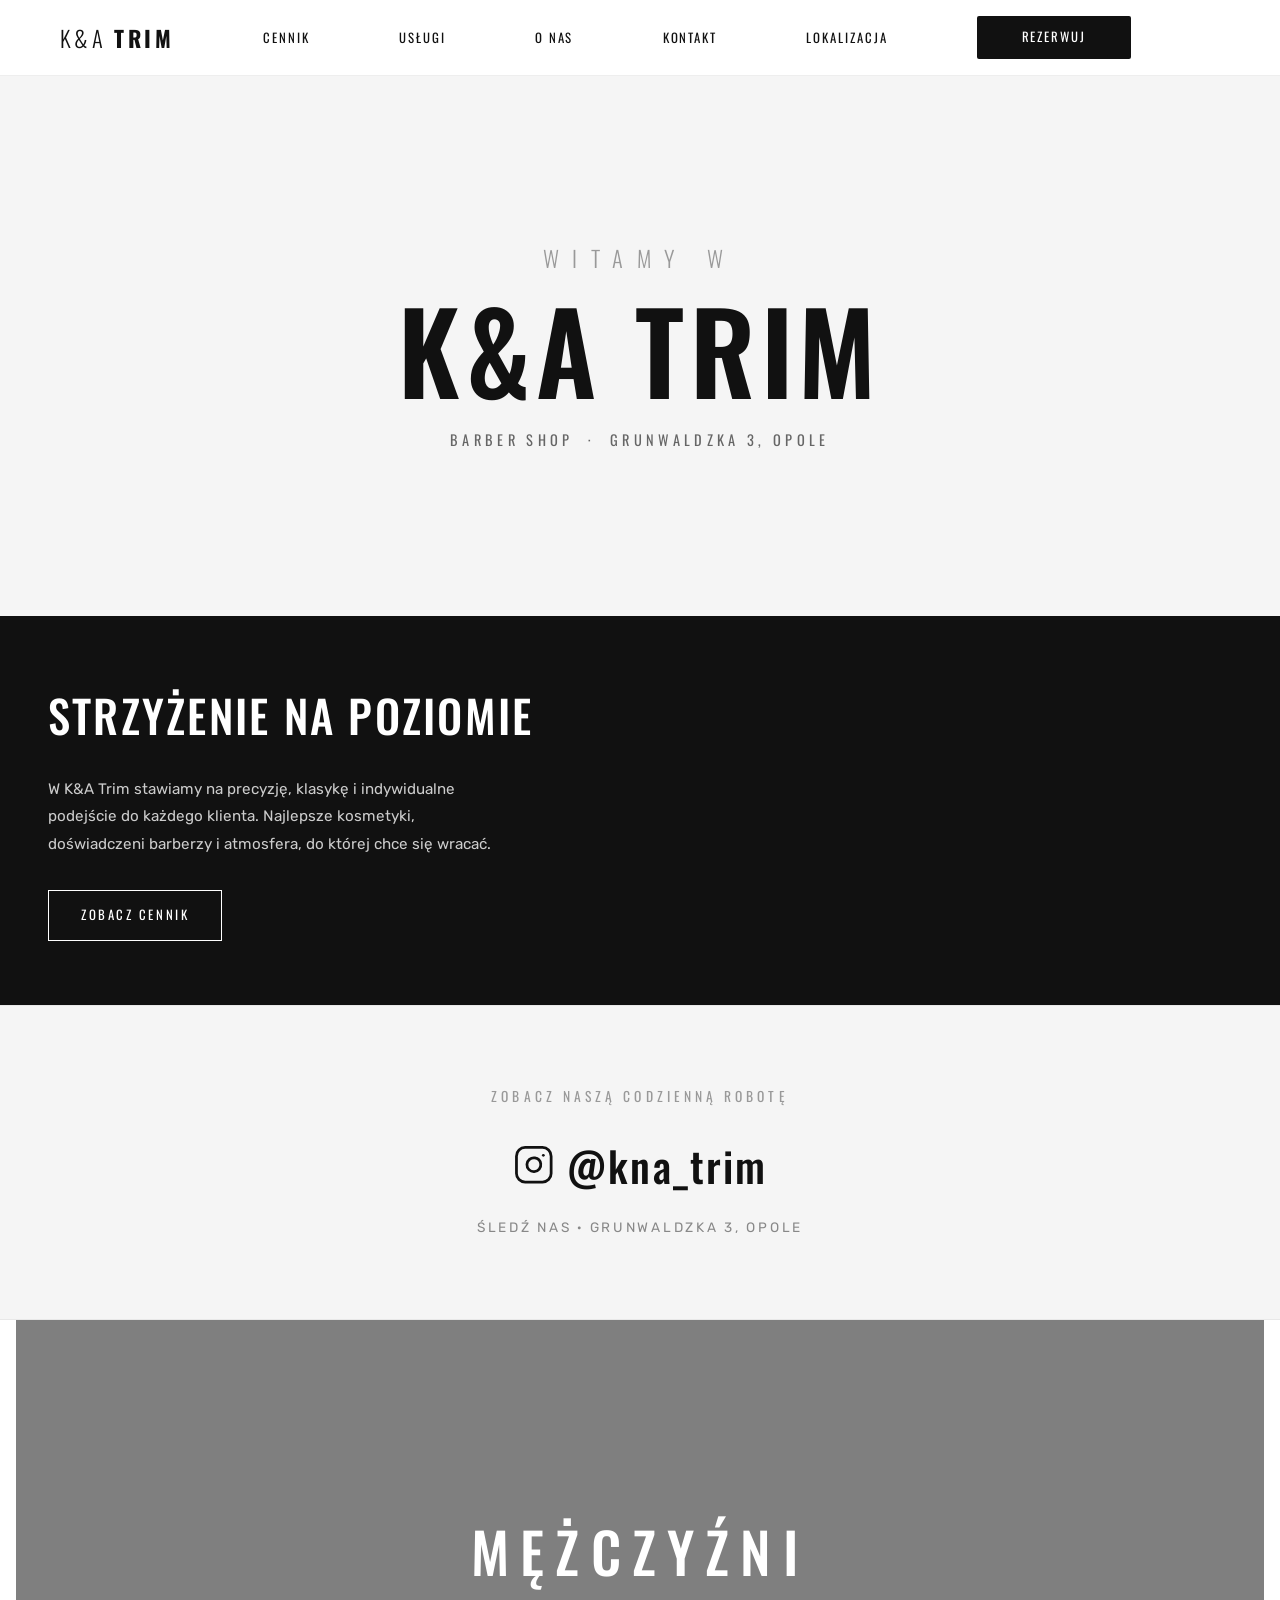
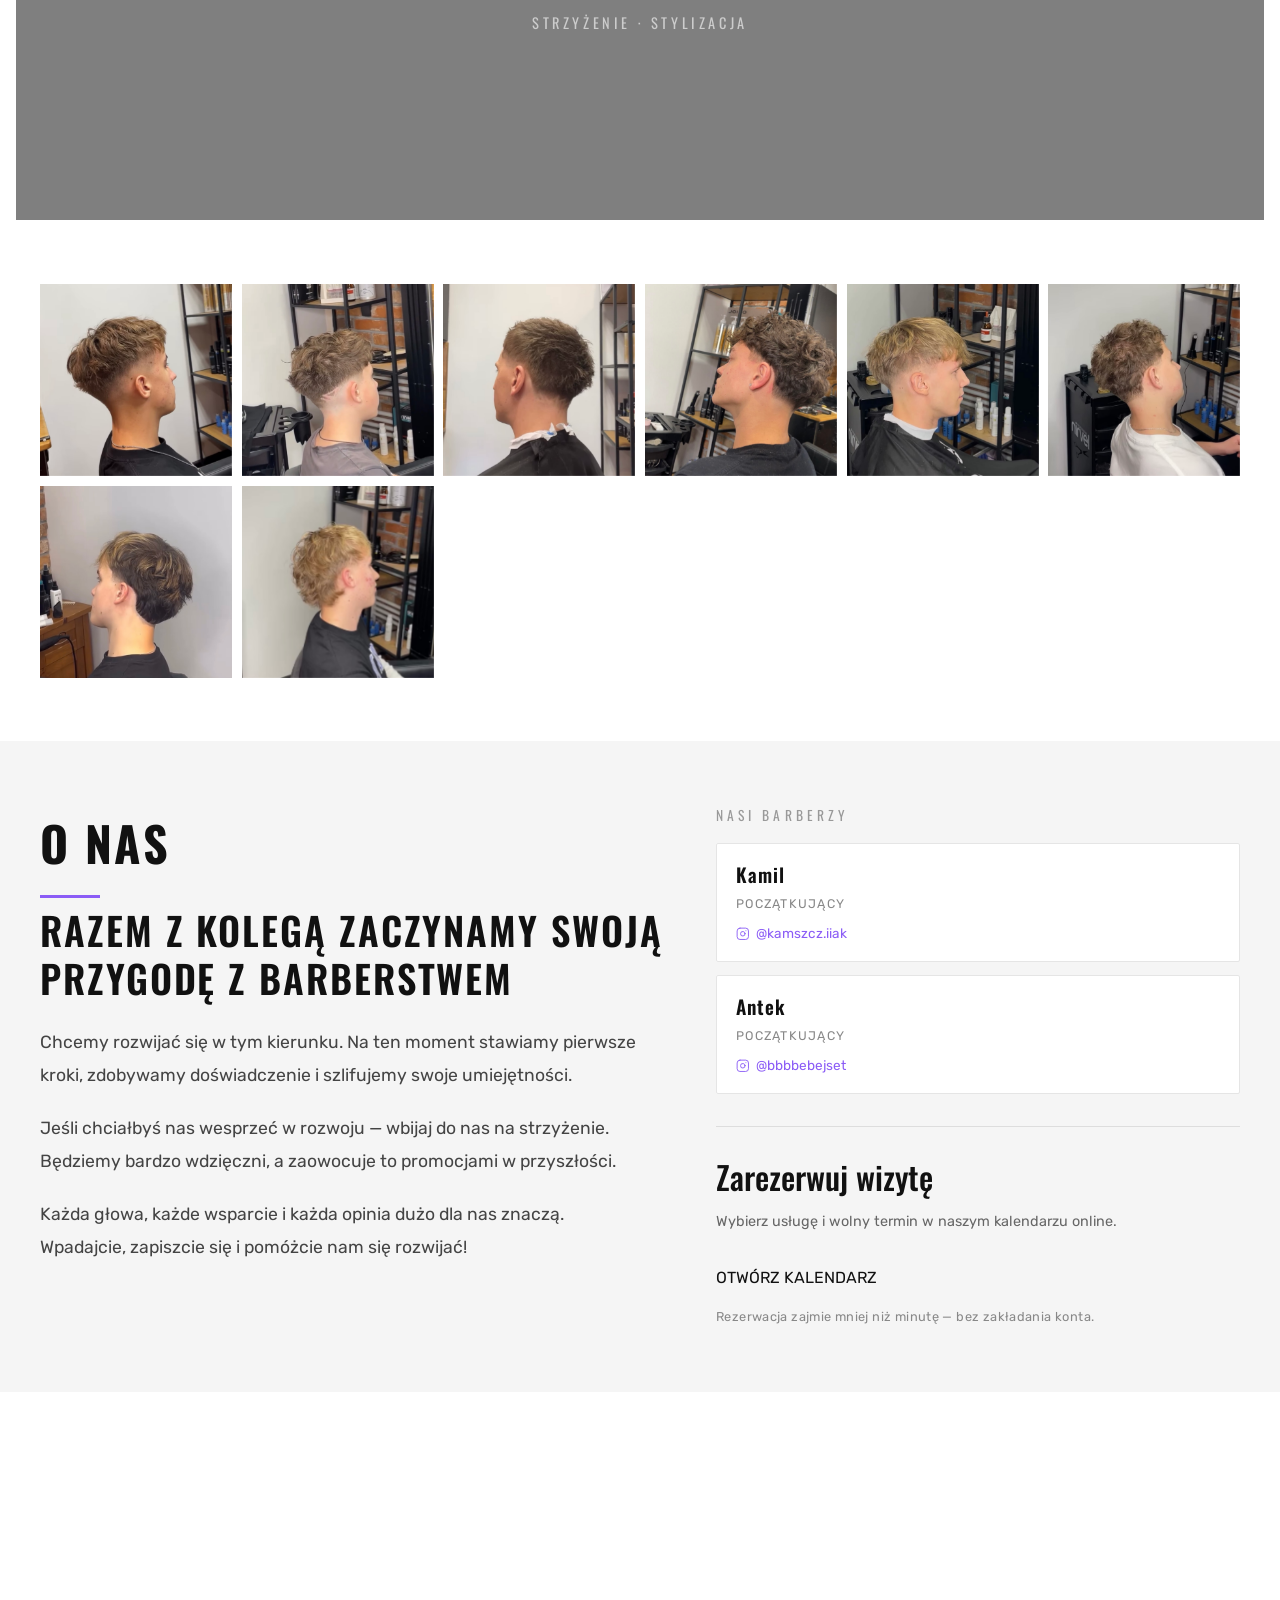
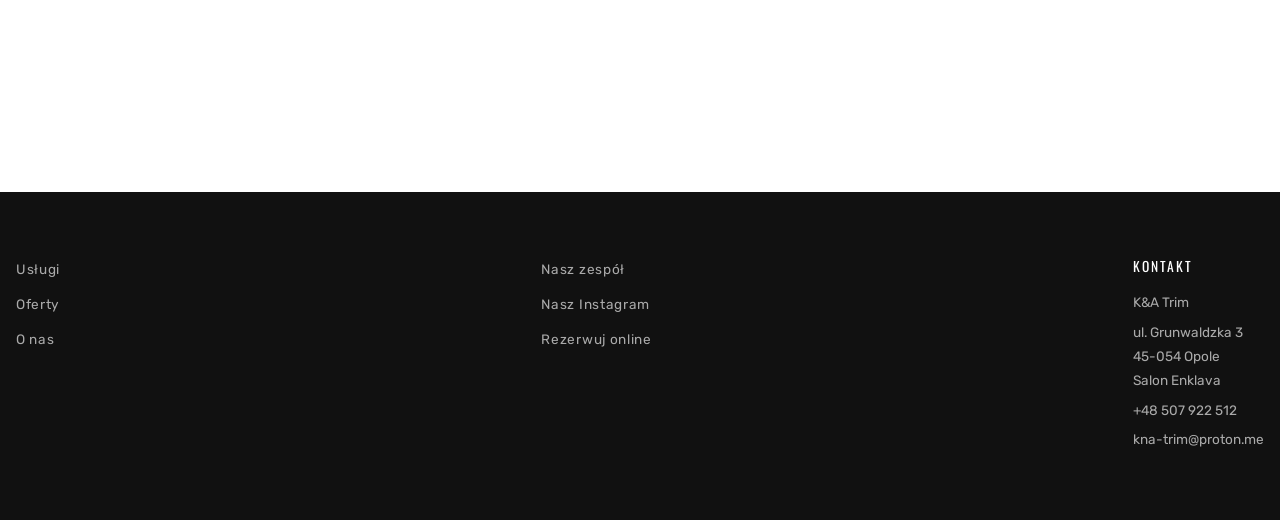
==== commit a6e3e4e1: "Add files via upload" ====
--- a/index.html
+++ b/index.html
@@ -45,7 +45,6 @@
 
   <!-- ===== SEKCJA 2 ===== -->
   <div class="section">
-    <div class="div-block-5 reveal-left"></div>
     <div class="div-block">
       <h1 class="headingsec2 reveal-up">STRZYŻENIE NA POZIOMIE</h1>
       <p class="paragraphsec2 reveal-up delay-1">W K&amp;A Trim stawiamy na precyzję, klasykę i indywidualne podejście do każdego klienta. Najlepsze kosmetyki, doświadczeni barberzy i atmosfera, do której chce się wracać.</p>
--- a/style.css
+++ b/style.css
@@ -160,14 +160,11 @@
 
 /* ===== SEKCJA 2: STRZYŻENIE NA POZIOMIE ===== */
 .section {
-  display: grid;
-  grid-template-columns: 1fr 1fr;
-  align-items: stretch;
-  min-height: 60vh;
-  overflow: hidden;
+  display: block;
+  min-height: auto;
+  background: var(--dark);
 }
 .div-block-5 {
-  background: url('https://images.unsplash.com/photo-1560066984-138dadb4c035?q=80&w=1200&auto=format&fit=crop') center/cover no-repeat;
   transition: transform 6s ease-out;
 }
 .div-block-5.in { transform: scale(1.05); }
@@ -177,7 +174,7 @@
   justify-content: center;
   padding: 4rem 3rem;
   background: var(--dark);
-  color: #fff;
+  color: #ffffff;
 }
 .headingsec2 {
   font-family: 'Oswald', sans-serif;
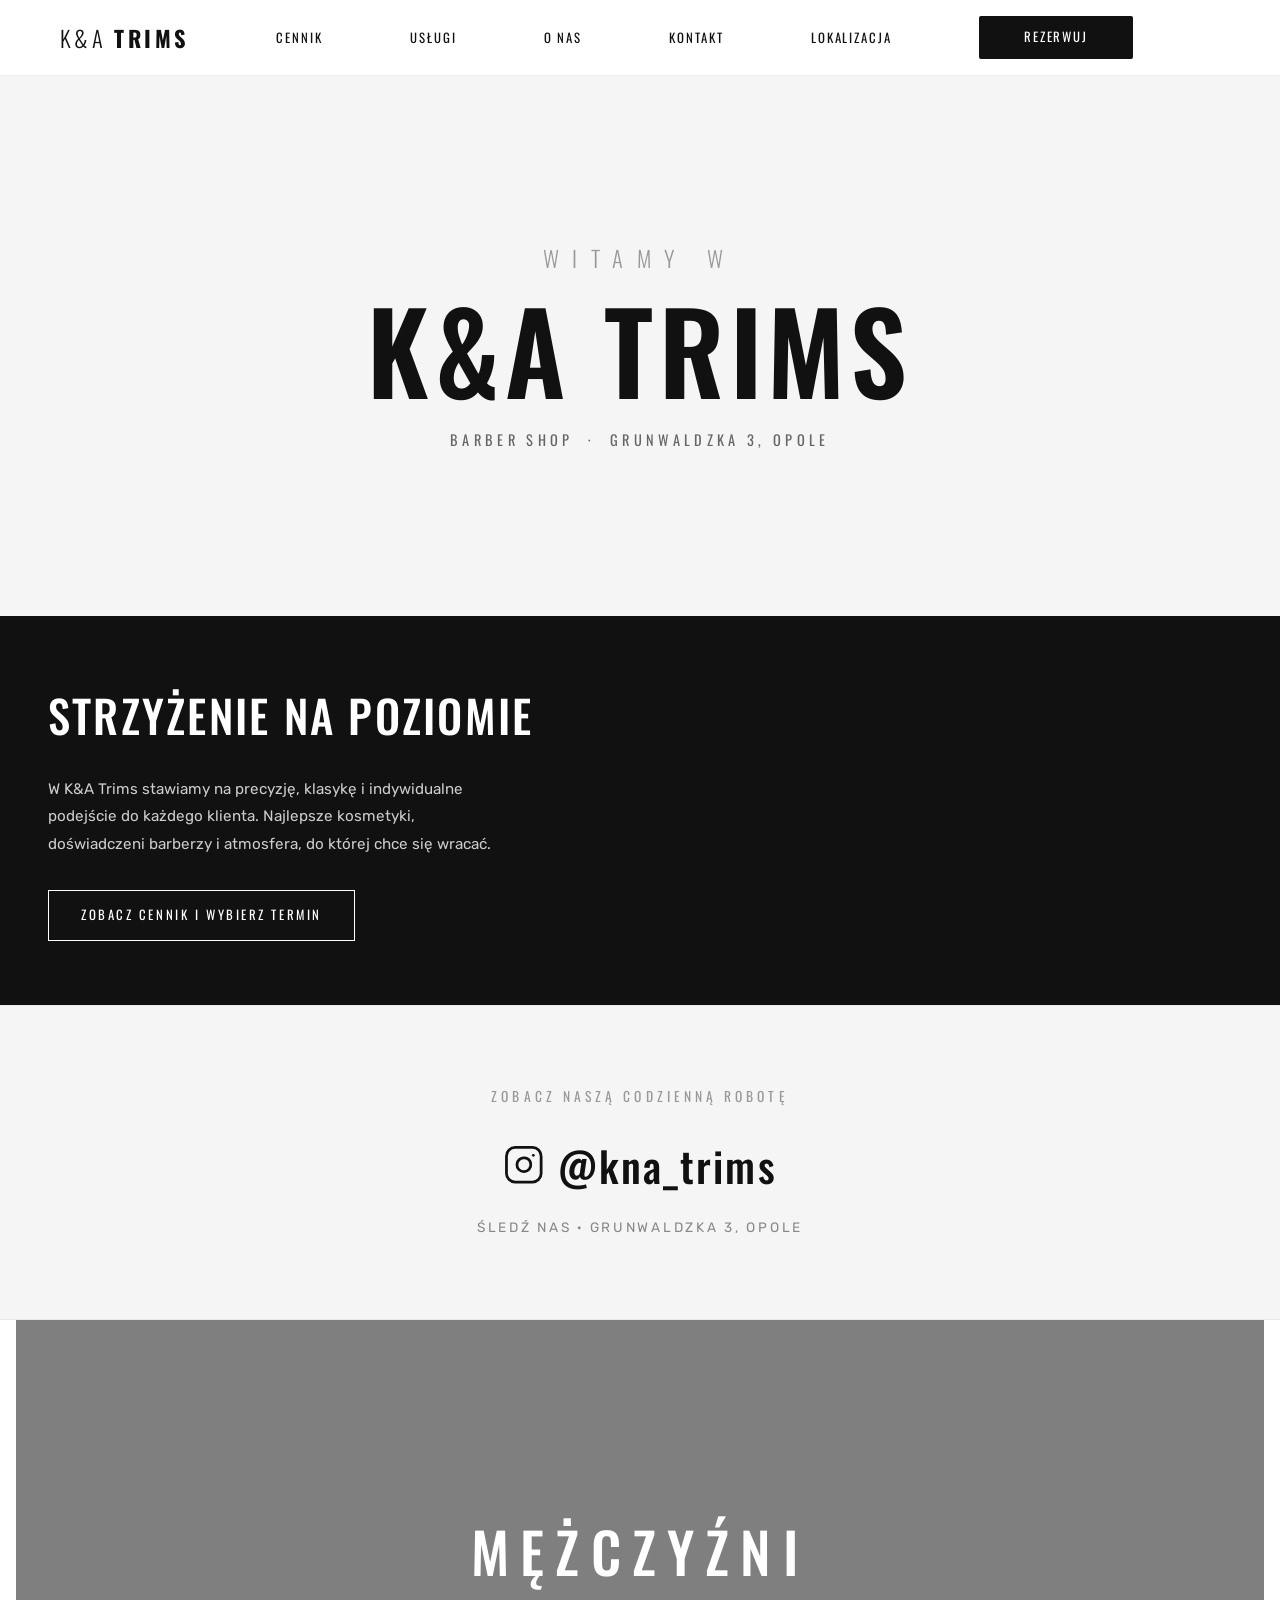
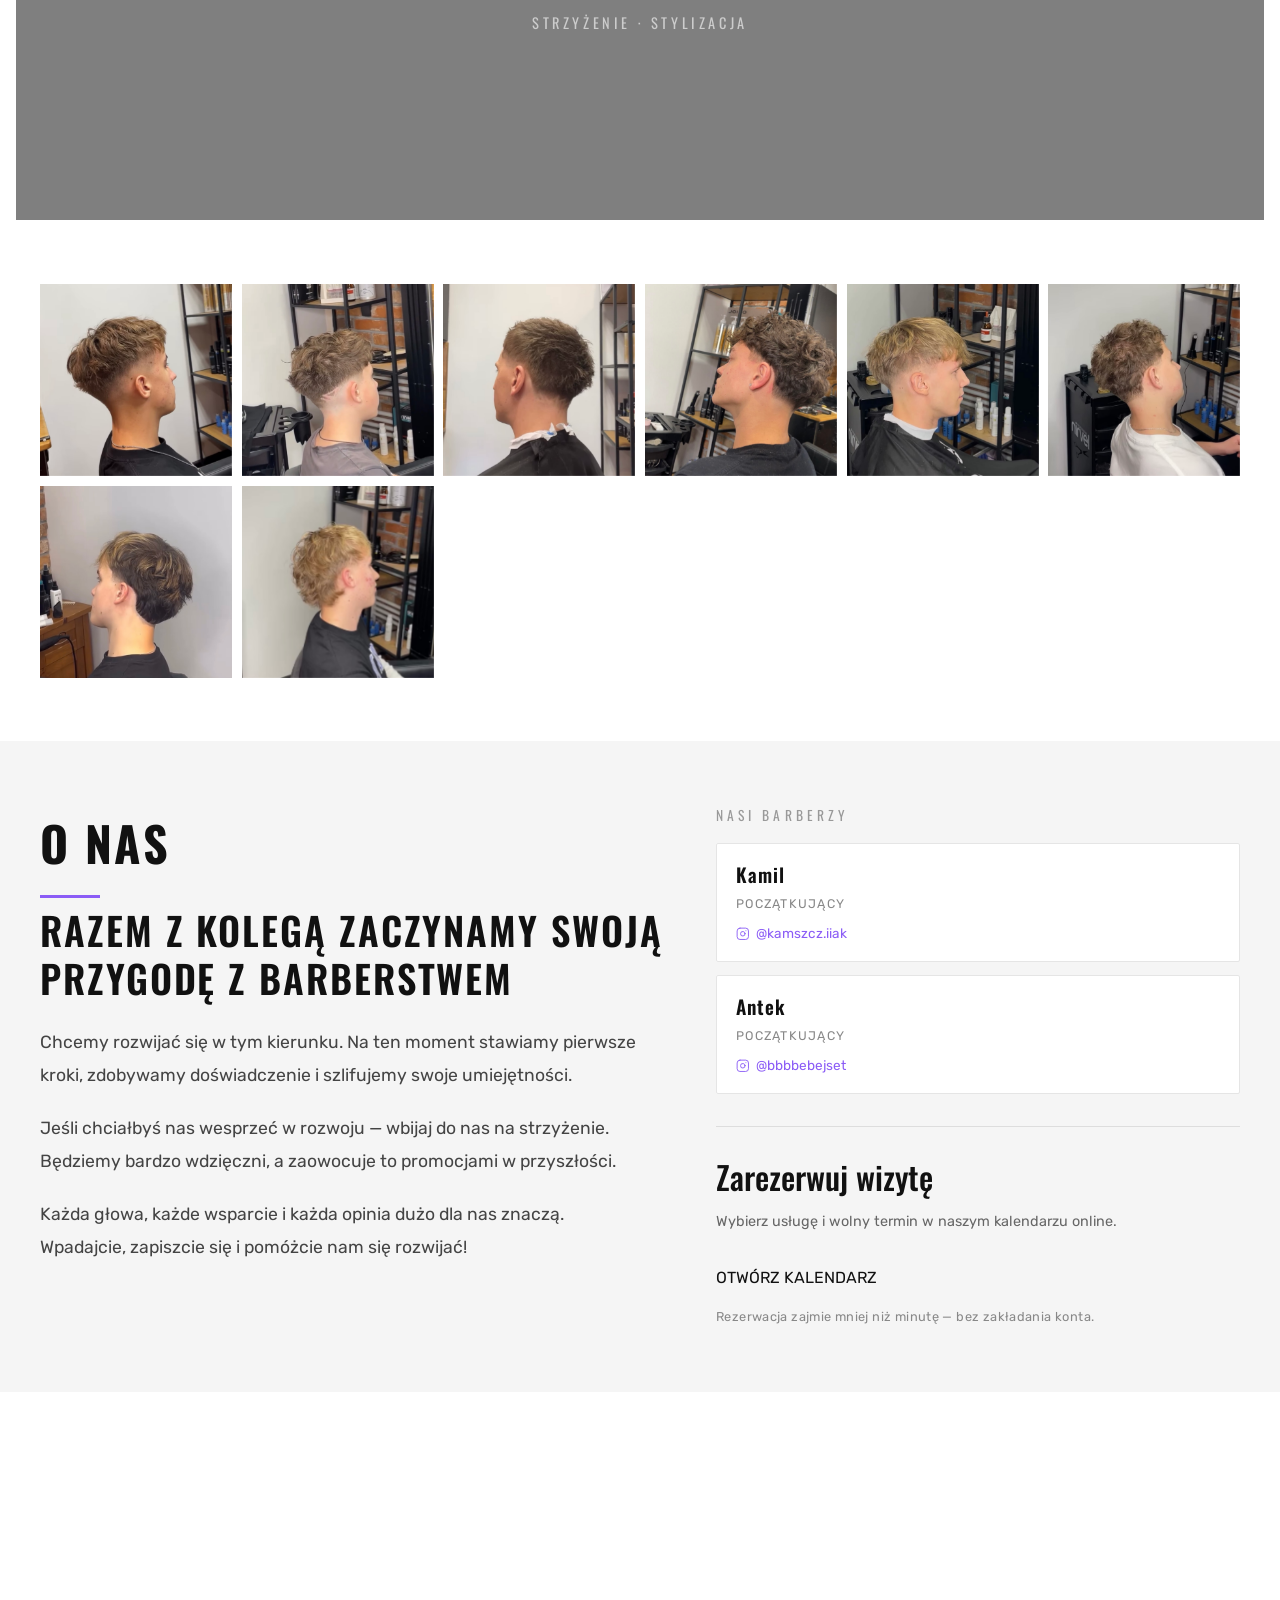
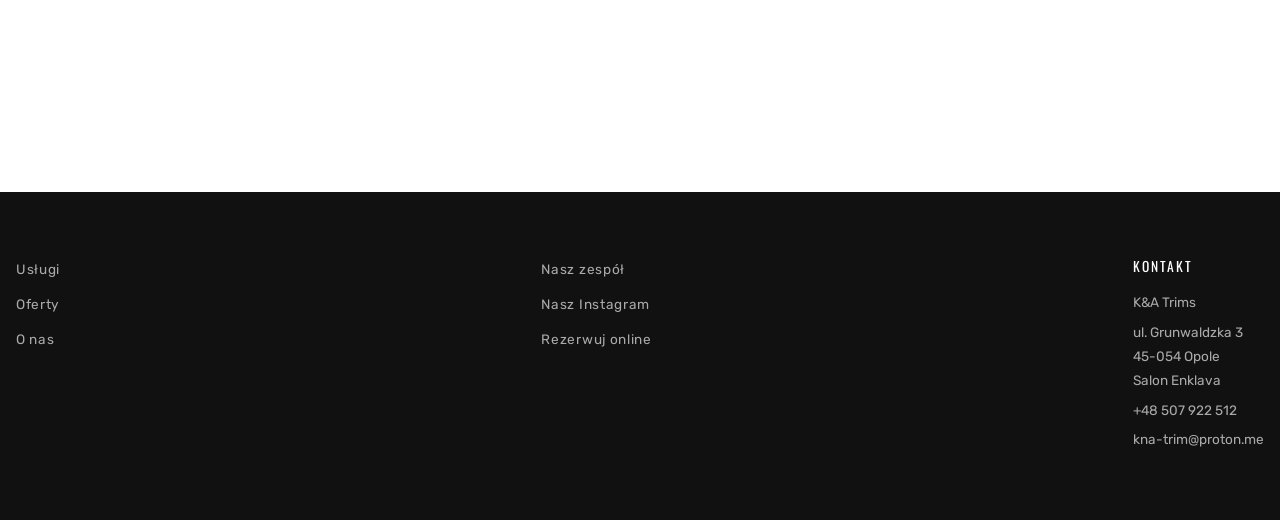
==== commit 01423f09: "Add files via upload" ====
--- a/index.html
+++ b/index.html
@@ -2,8 +2,8 @@
 <html lang="pl">
 <head>
   <meta charset="utf-8"/>
-  <title>K&amp;A Trim — Barber Shop Opole</title>
-  <meta name="description" content="K&A Trim — salon barberski w Opolu. Profesjonalne strzyżenie męskie, brody, klasyczna golarka. Grunwaldzka 3, Opole."/>
+  <title>K&amp;A Trims — Barber Shop Opole</title>
+  <meta name="description" content="K&A Trims — salon barberski w Opolu. Profesjonalne strzyżenie męskie, brody, klasyczna golarka. Grunwaldzka 3, Opole."/>
   <meta content="width=device-width, initial-scale=1" name="viewport"/>
   <link rel="stylesheet" href="style.css"/>
   <link rel="preconnect" href="https://fonts.googleapis.com">
@@ -18,7 +18,7 @@
       <ul role="list" class="nav-grid w-list-unstyled">
         <li class="nav-logo-item">
           <a href="https://knatrim.github.io" class="nav-logo-link">
-            <span class="logo-text">K&amp;A <strong>TRIM</strong></span>
+            <span class="logo-text">K&amp;A <strong>TRIMS</strong></span>
           </a>
         </li>
         <li class="about"><a href="cennik.html" class="nav-link">CENNIK</a></li>
@@ -26,7 +26,7 @@
         <li class="reviews"><a href="#about" class="nav-link">O NAS</a></li>
         <li class="special-offers"><a href="#contact" class="nav-link">KONTAKT</a></li>
         <li class="location"><a href="#location" class="nav-link">LOKALIZACJA</a></li>
-        <li class="book-online"><a href="https://www.instagram.com/kna_trim" class="book-online w-button">REZERWUJ</a></li>
+        <li class="book-online"><a href="https://terminy.pro/knatrim" class="book-online w-button">REZERWUJ</a></li>
         <li class="hamburger-item">
           <button class="hamburger" aria-label="Menu">
             <span></span><span></span><span></span>
@@ -39,7 +39,7 @@
   <!-- ===== HERO ===== -->
   <div class="header-and-slider">
     <h1 class="welcoime reveal-fade">WITAMY W</h1>
-    <div><h1 class="to-atlas reveal-scale">K&amp;A TRIM</h1></div>
+    <div><h1 class="to-atlas reveal-scale">K&amp;A TRIMS</h1></div>
     <p class="hero-sub reveal-up delay-2">Barber Shop &nbsp;·&nbsp; Grunwaldzka 3, Opole</p>
   </div>
 
@@ -47,8 +47,8 @@
   <div class="section">
     <div class="div-block">
       <h1 class="headingsec2 reveal-up">STRZYŻENIE NA POZIOMIE</h1>
-      <p class="paragraphsec2 reveal-up delay-1">W K&amp;A Trim stawiamy na precyzję, klasykę i indywidualne podejście do każdego klienta. Najlepsze kosmetyki, doświadczeni barberzy i atmosfera, do której chce się wracać.</p>
-      <a href="cennik.html" class="buttonsec2 w-button reveal-up delay-2">ZOBACZ CENNIK</a>
+      <p class="paragraphsec2 reveal-up delay-1">W K&amp;A Trims stawiamy na precyzję, klasykę i indywidualne podejście do każdego klienta. Najlepsze kosmetyki, doświadczeni barberzy i atmosfera, do której chce się wracać.</p>
+      <a href="https://terminy.pro/knatrim" class="buttonsec2 w-button reveal-up delay-2">ZOBACZ CENNIK I WYBIERZ TERMIN</a>
     </div>
   </div>
 
@@ -56,13 +56,13 @@
   <div class="section-instagram">
     <div class="instagram-inner reveal-up">
       <p class="instagram-label">Zobacz naszą codzienną robotę</p>
-      <a href="https://www.instagram.com/kna_trim" target="_blank" rel="noopener" class="instagram-link">
+      <a href="https://www.instagram.com/kna_trims" target="_blank" rel="noopener" class="instagram-link">
         <svg class="instagram-icon" xmlns="http://www.w3.org/2000/svg" viewBox="0 0 24 24" fill="none" stroke="currentColor" stroke-width="1.6" stroke-linecap="round" stroke-linejoin="round" aria-hidden="true">
           <rect x="2" y="2" width="20" height="20" rx="5" ry="5"></rect>
           <path d="M16 11.37A4 4 0 1 1 12.63 8 4 4 0 0 1 16 11.37z"></path>
           <line x1="17.5" y1="6.5" x2="17.51" y2="6.5"></line>
         </svg>
-        <span>@kna_trim</span>
+        <span>@kna_trims</span>
       </a>
       <p class="instagram-sub">Śledź nas · Grunwaldzka 3, Opole</p>
     </div>
@@ -155,7 +155,7 @@
           <div class="oktiva-box">
             <h2 class="heading-14">Zarezerwuj wizytę</h2>
             <p class="paragraph-5">Wybierz usługę i wolny termin w naszym kalendarzu online.</p>
-            <a href="https://oktiva.com/" target="_blank" rel="noopener" class="submit-button w-button oktiva-btn">
+            <a href="https://terminy.pro/knatrim" target="_blank" rel="noopener" class="submit-button w-button oktiva-btn">
               OTWÓRZ KALENDARZ 
             </a>
             <p class="oktiva-note">Rezerwacja zajmie mniej niż minutę — bez zakładania konta.</p>
@@ -173,7 +173,7 @@
       src="https://www.google.com/maps?q=Grunwaldzka+3,+45-054+Opole&output=embed&hl=pl&z=16"
       width="100%" height="100%" style="border:0;" allowfullscreen="" loading="lazy"
       referrerpolicy="no-referrer-when-downgrade"
-      title="K&A Trim — Grunwaldzka 3, Opole">
+      title="K&A Trims — Grunwaldzka 3, Opole">
     </iframe>
   </div>
 
@@ -194,7 +194,7 @@
         <!-- dane kontaktowe -->
         <div class="footer-contact" id="contact">
           <p class="footer-contact-title">Kontakt</p>
-          <p class="footer-contact-line">K&amp;A Trim</p>
+          <p class="footer-contact-line">K&amp;A Trims</p>
           <p class="footer-contact-line">ul. Grunwaldzka 3<br/>45-054 Opole<br/>Salon Enklava</p>
           <p class="footer-contact-line"><a href="tel:+48123456789">+48 507 922 512</a></p>
           <p class="footer-contact-line"><a href="mailto:kna-trim@proton.me">kna-trim@proton.me</a></p>
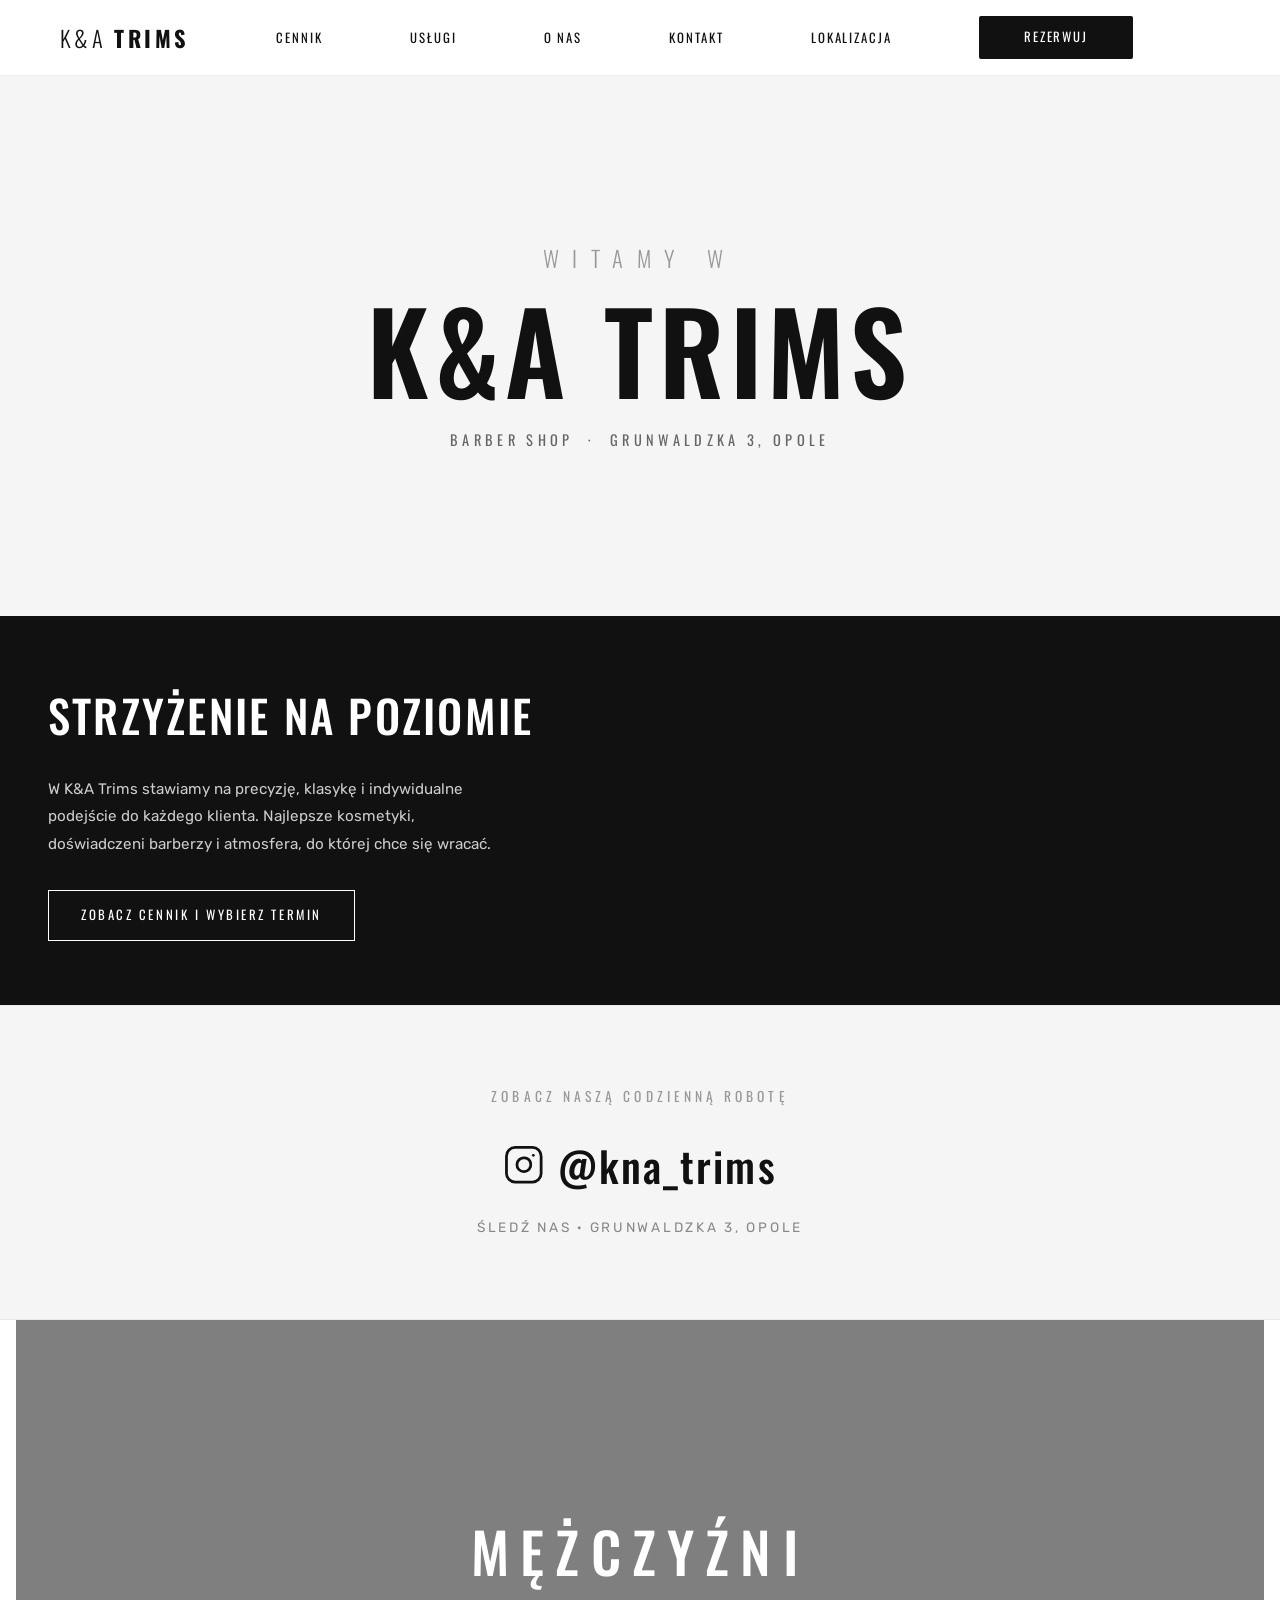
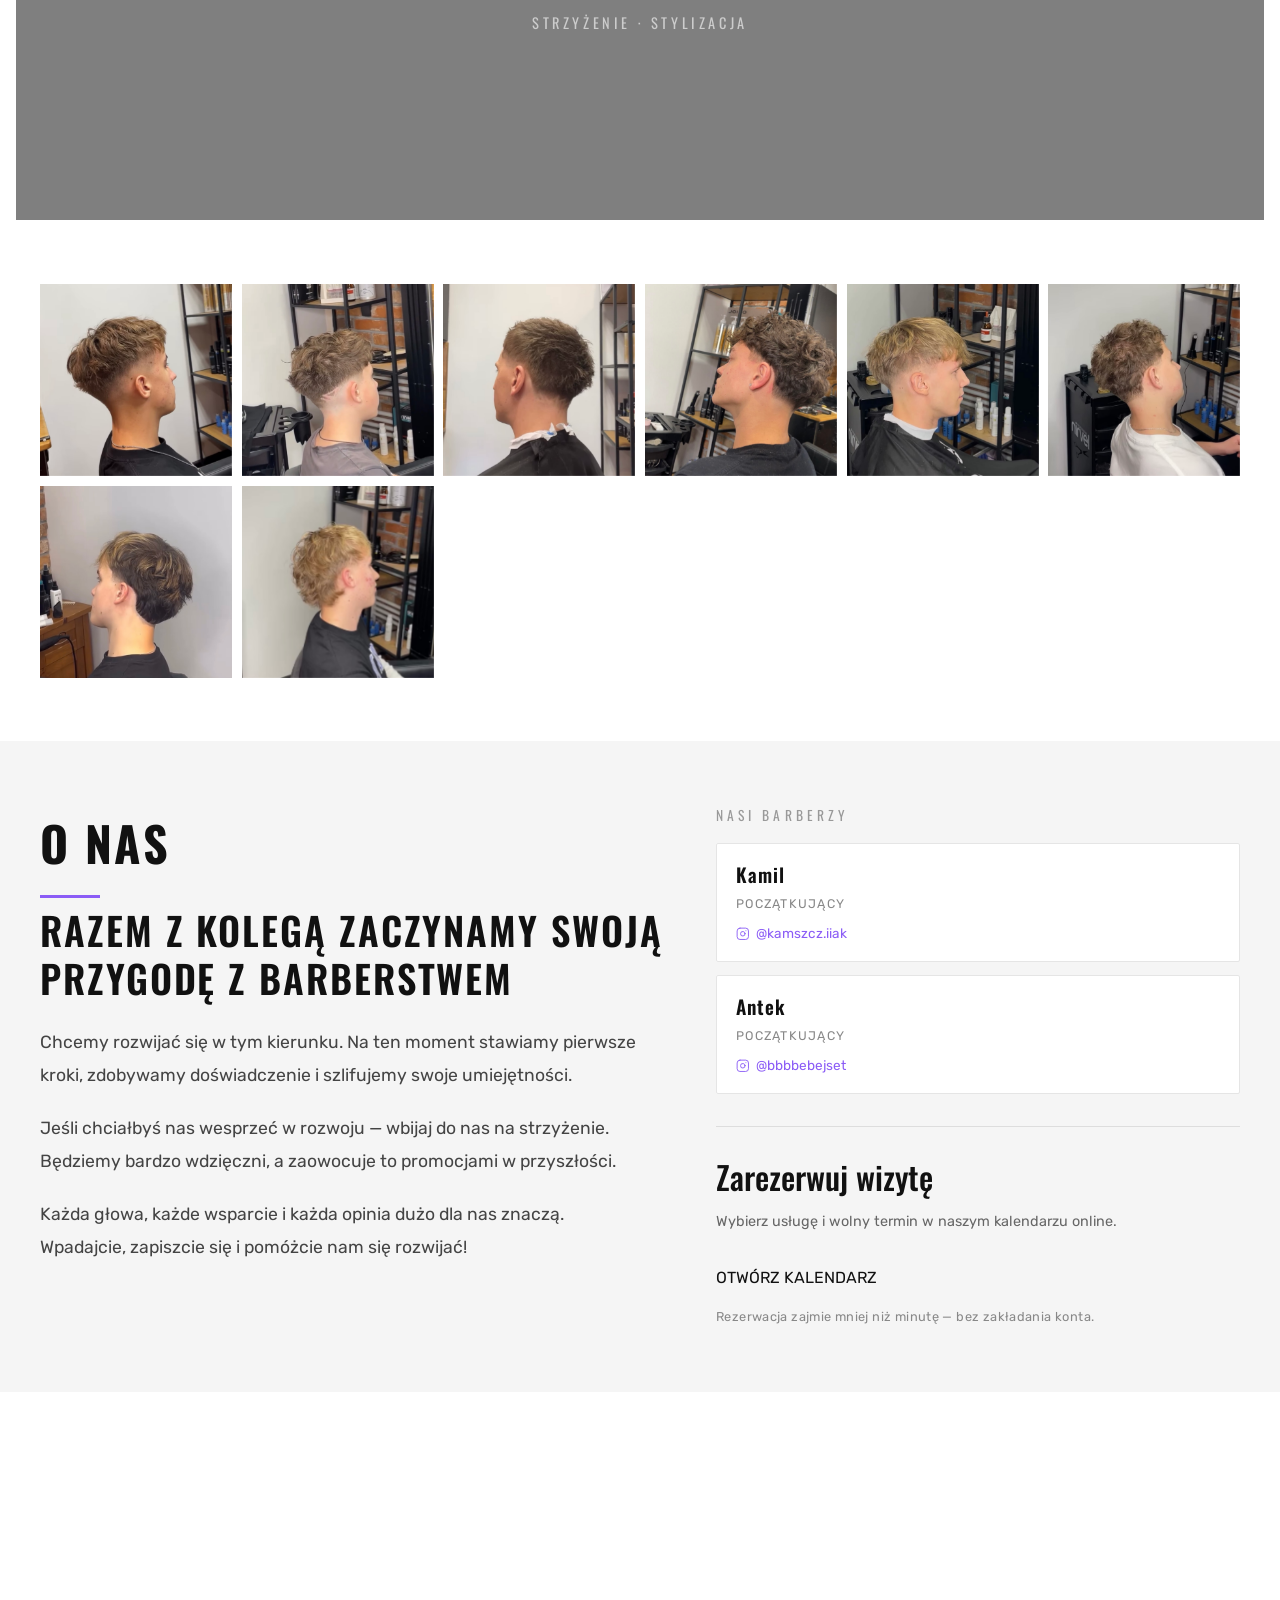
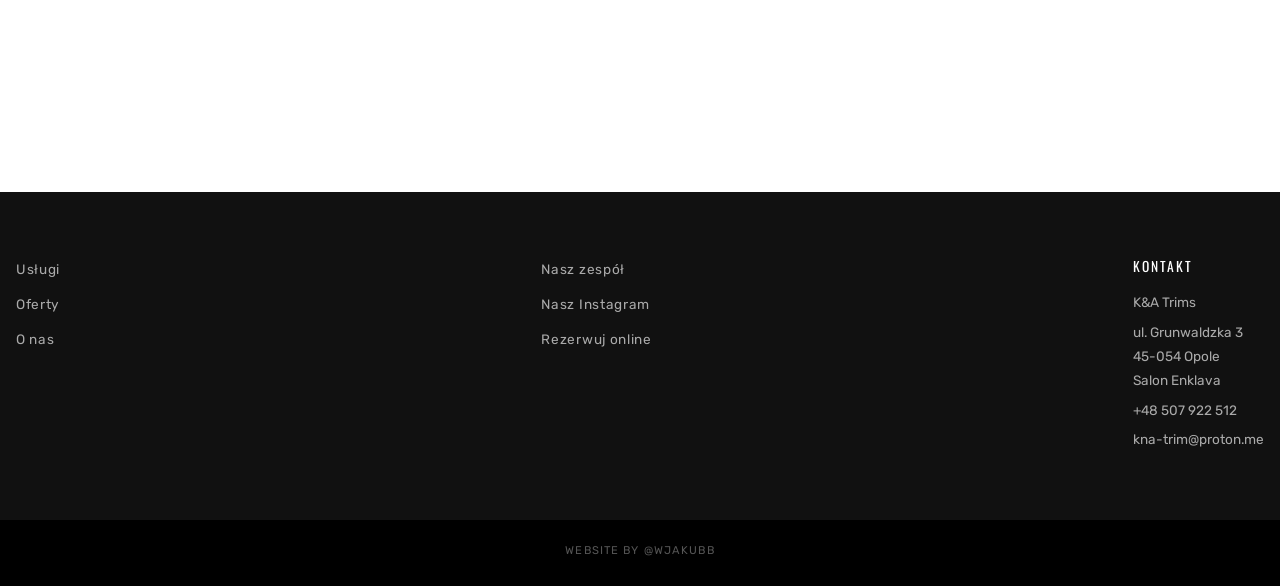
==== commit ee7f3ca7: "Add files via upload" ====
--- a/index.html
+++ b/index.html
@@ -21,7 +21,7 @@
             <span class="logo-text">K&amp;A <strong>TRIMS</strong></span>
           </a>
         </li>
-        <li class="about"><a href="cennik.html" class="nav-link">CENNIK</a></li>
+        <li class="about"><a href="https://terminy.pro/knatrim" class="nav-link">CENNIK</a></li>
         <li class="services"><a href="#services" class="nav-link">USŁUGI</a></li>
         <li class="reviews"><a href="#about" class="nav-link">O NAS</a></li>
         <li class="special-offers"><a href="#contact" class="nav-link">KONTAKT</a></li>
@@ -201,7 +201,9 @@
         </div>
       </div>
   </footer>
-
+  <div class="website-author">
+    <a href="https://instagram.com/wjakubb" target="_blank" rel="noopener">website by @wjakubb</a>
+  </div>
   <script src="script.js"></script>
 </body>
 </html>
--- a/style.css
+++ b/style.css
@@ -504,6 +504,25 @@
   transition: color 0.2s;
 }
 .footer-contact-line a:hover {
+  color: var(--accent);
+}
+
+.website-author {
+  background: #000;
+  text-align: center;
+  padding: 1rem 1rem 1.5rem;
+}
+
+.website-author a {
+  font-family: 'Rubik', sans-serif;
+  font-size: 0.7rem;
+  color: #555;
+  letter-spacing: 0.1em;
+  text-transform: uppercase;
+  transition: color 0.3s;
+}
+
+.website-author a:hover {
   color: var(--accent);
 }
 
